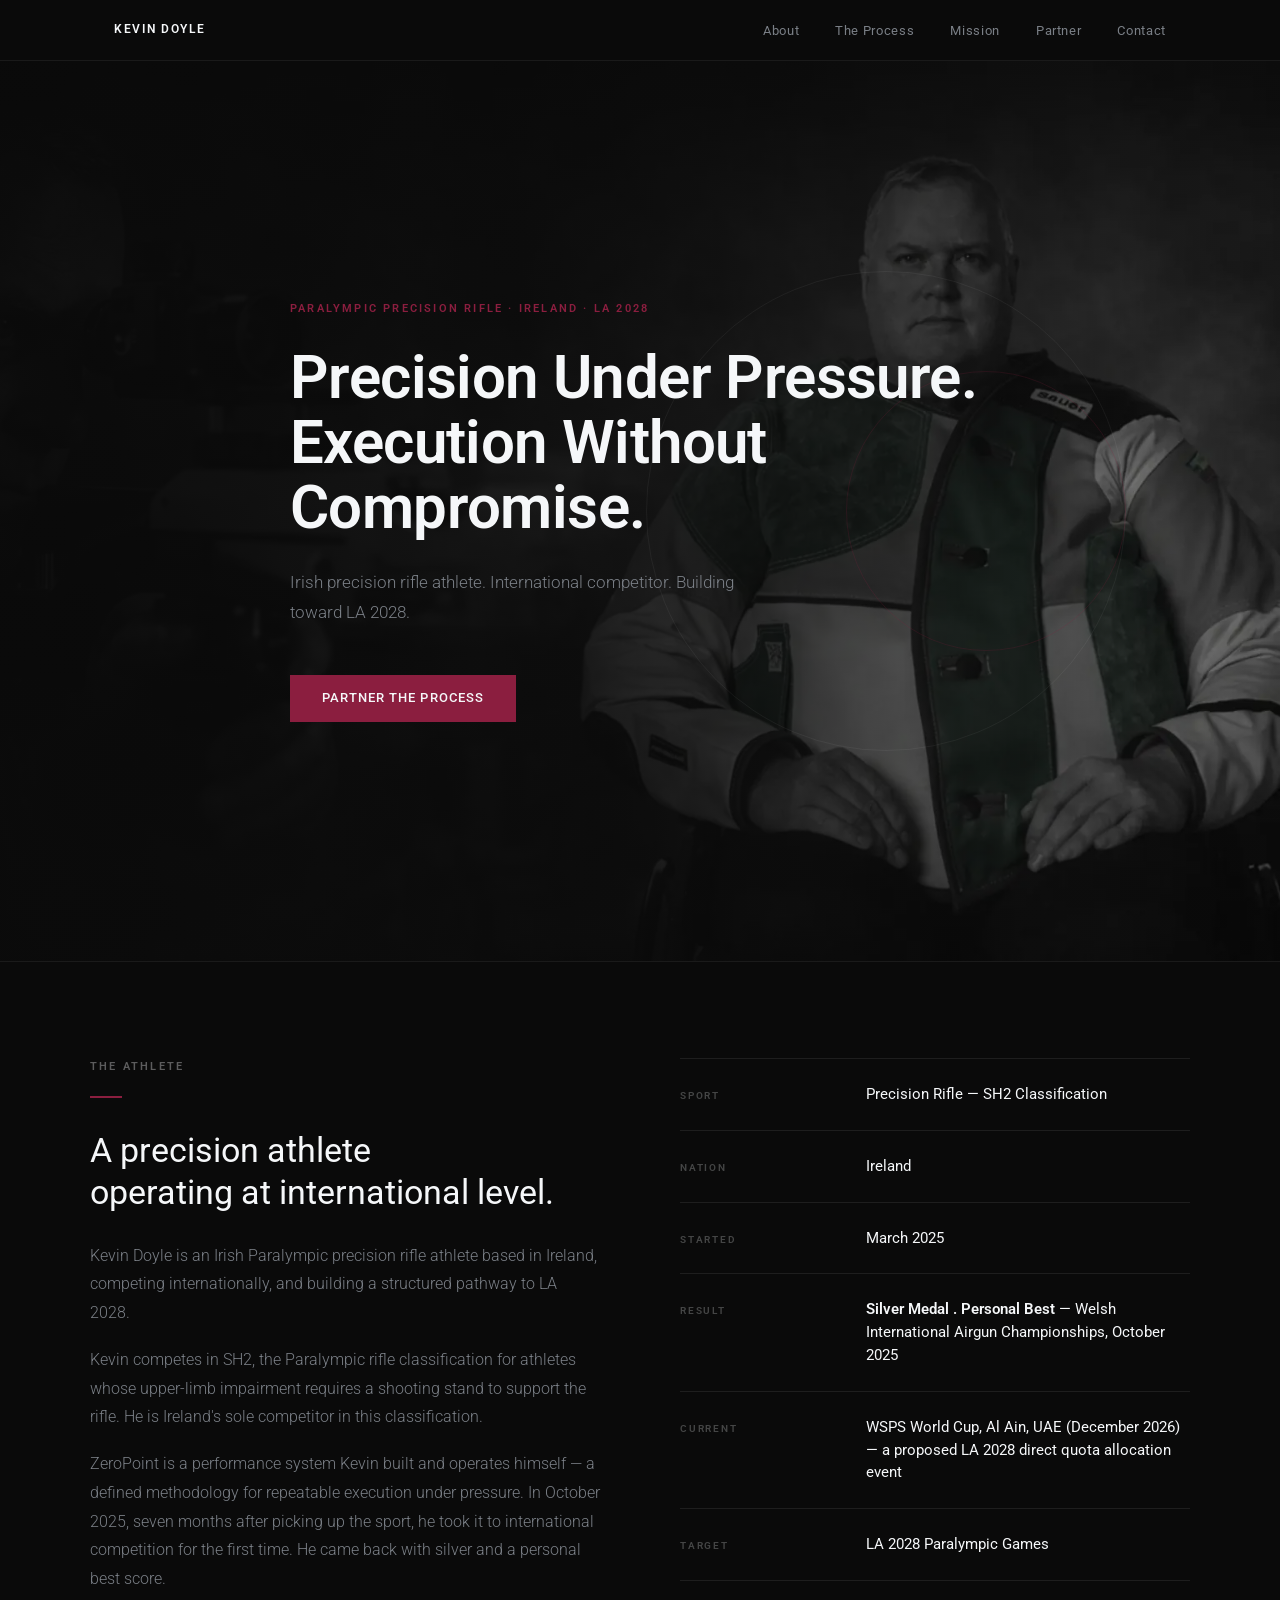
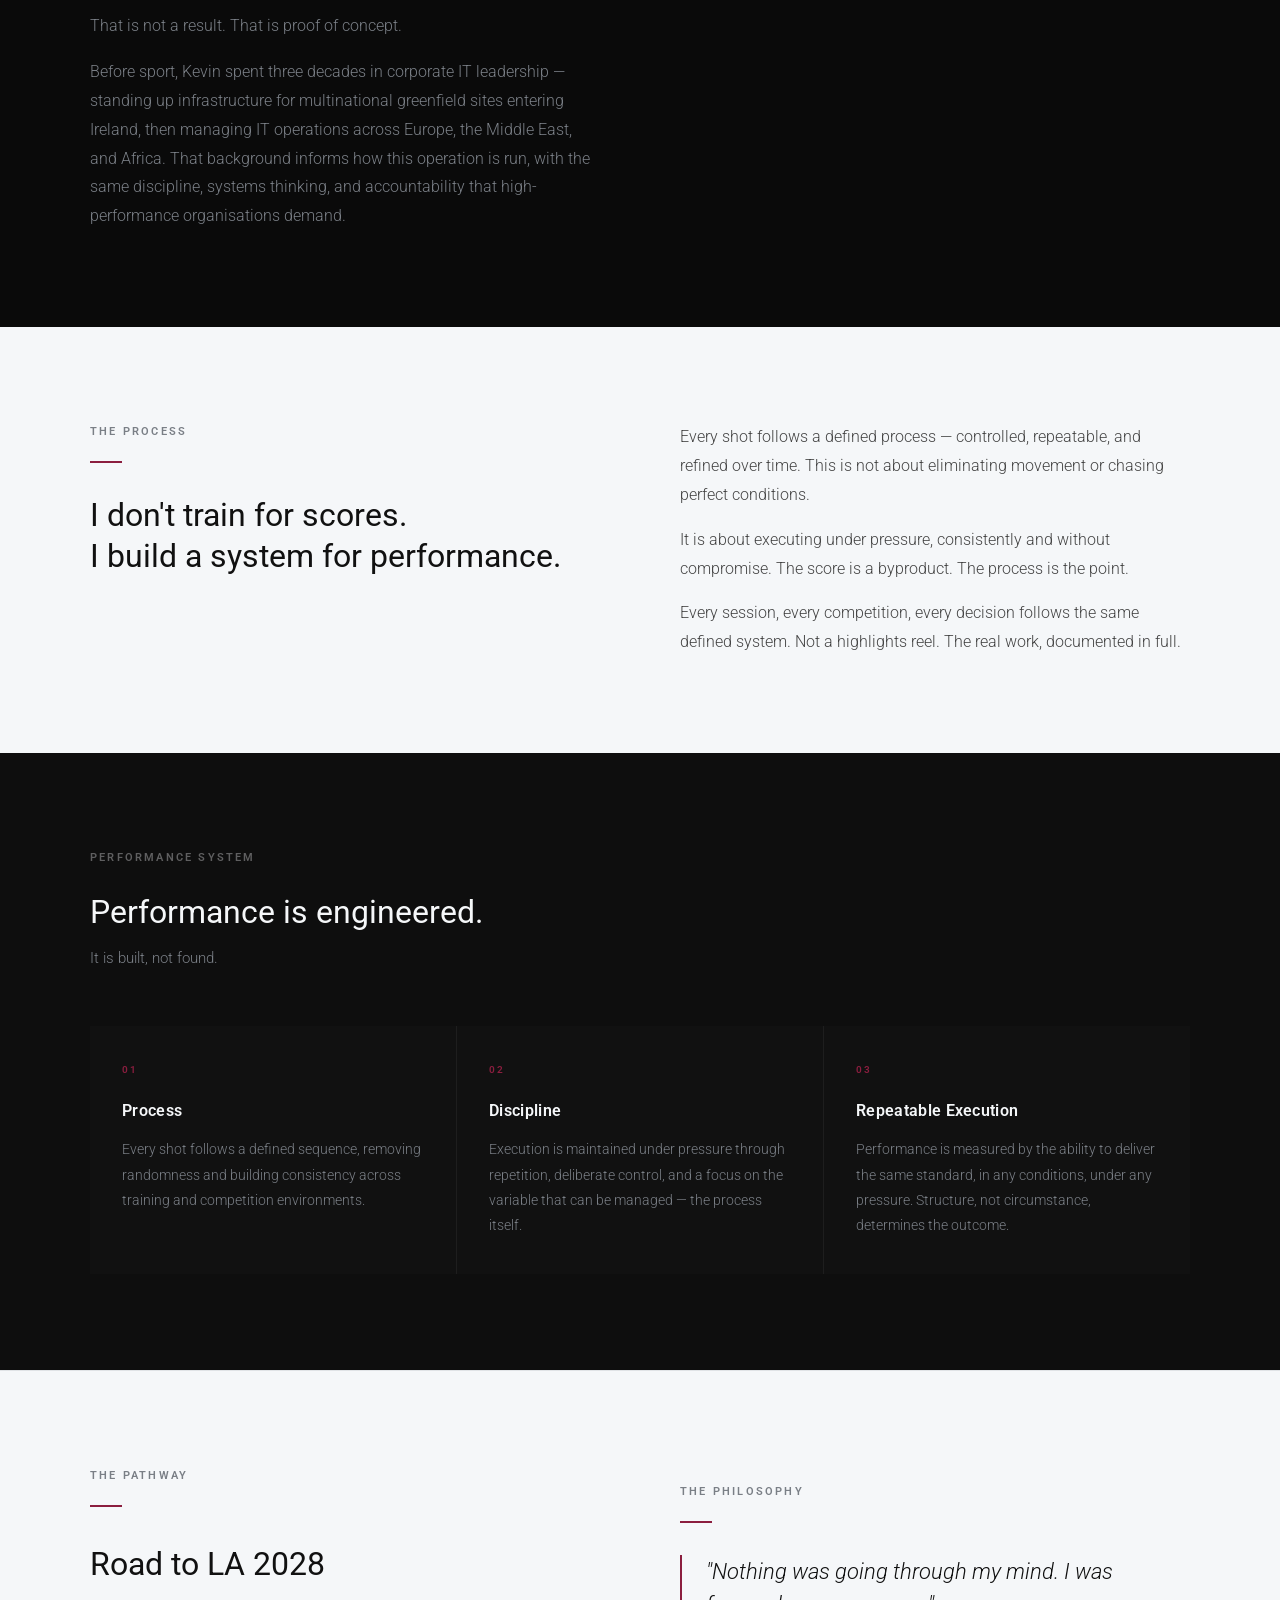
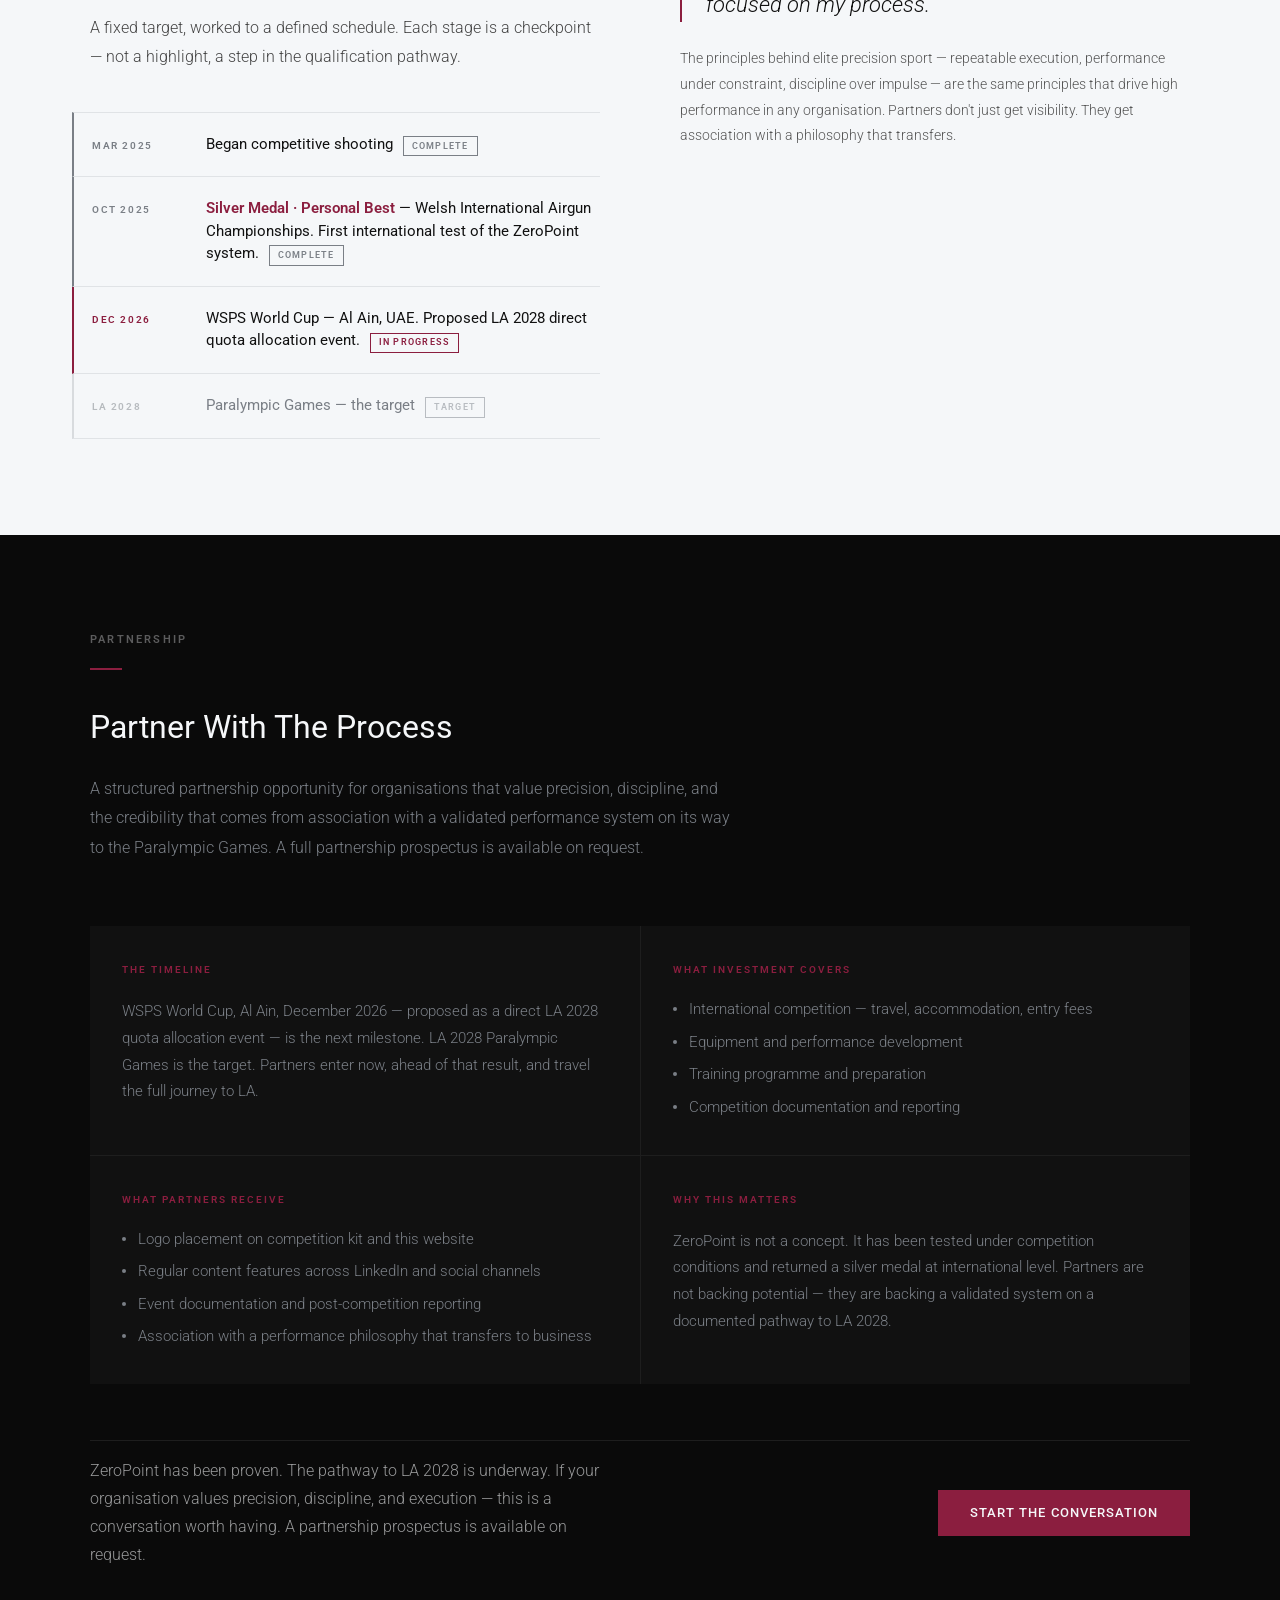
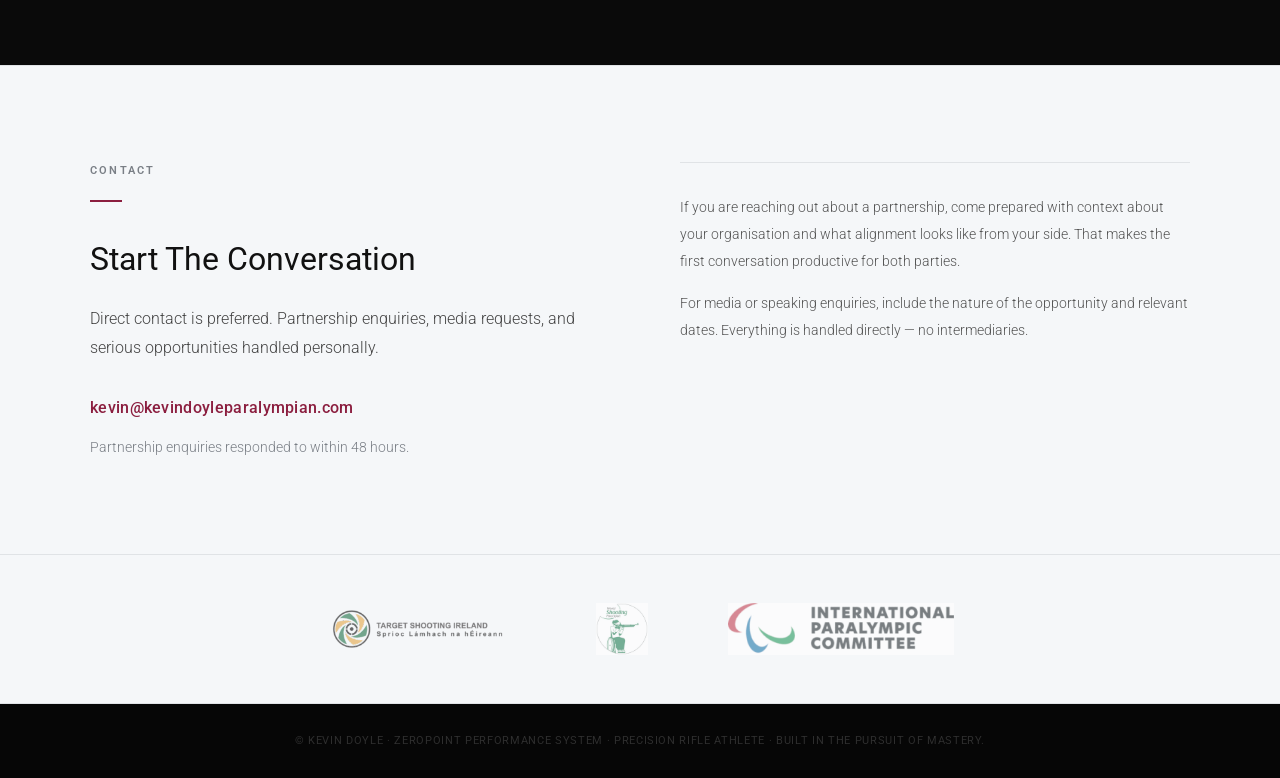
==== index.html @ befdcd92 "Updated timeline" ====
<!DOCTYPE html>
<html lang="en-GB">

<head>
  <!-- Google tag (gtag.js) -->
  <script async src="https://www.googletagmanager.com/gtag/js?id=G-MNPKL9EB6D"></script>
  <script>
    window.dataLayer = window.dataLayer || [];

    function gtag() {
      dataLayer.push(arguments);
    }
    gtag('js', new Date());

    gtag('config', 'G-MNPKL9EB6D');
  </script>
  <meta charset="UTF-8">
  <meta name="viewport" content="width=device-width, initial-scale=1">
  <title>Kevin Doyle | ZeroPoint — Precision Rifle Athlete</title>
  <meta name="description"
    content="Precision Under Pressure. Execution Without Compromise. Irish Paralympic precision rifle athlete building toward LA 2028.">
  <meta property="og:title" content="Kevin Doyle | ZeroPoint">
  <meta property="og:description" content="Precision Under Pressure. Execution Without Compromise.">
  <meta property="og:url" content="https://kevindoyleparalympian.com/">
  <link rel="canonical" href="https://kevindoyleparalympian.com/">
  <link rel="preconnect" href="https://fonts.googleapis.com">
  <link rel="preconnect" href="https://fonts.gstatic.com" crossorigin>
  <link href="https://fonts.googleapis.com/css2?family=Roboto:ital,wght@0,300;0,400;0,500;0,600;1,300&display=swap"
    rel="stylesheet">

  <style>
    /* ── TOKENS ─────────────────────────────────────── */
    :root {
      --near-black: #0A0A0A;
      --cool-white: #F5F7F9;
      --primary-text: #111111;
      --mid-grey: #7A7F86;
      --crimson: #8B1E3F;
      --font: 'Roboto', sans-serif;
      --max-w: 1100px;
      --section-pad: 6rem 1.5rem;
    }

    /* ── RESET ──────────────────────────────────────── */
    *,
    *::before,
    *::after {
      box-sizing: border-box;
      margin: 0;
      padding: 0;
    }

    html {
      scroll-behavior: smooth;
    }

    body {
      font-family: var(--font);
      background: var(--cool-white);
      color: var(--primary-text);
      font-size: 16px;
      line-height: 1.6;
      -webkit-font-smoothing: antialiased;
    }

    img {
      display: block;
      max-width: 100%;
    }

    a {
      color: inherit;
      text-decoration: none;
    }

    /* ── NAV ────────────────────────────────────────── */
    nav {
      position: sticky;
      top: 0;
      z-index: 100;
      background: var(--near-black);
      border-bottom: 1px solid #1a1a1a;
    }

    .nav-inner {
      max-width: var(--max-w);
      margin: 0 auto;
      padding: 0 1.5rem;
      height: 60px;
      display: flex;
      align-items: center;
      justify-content: space-between;
    }

    .nav-brand {
      font-size: 12px;
      font-weight: 600;
      letter-spacing: 0.14em;
      text-transform: uppercase;
      color: var(--cool-white);
    }

    .nav-links {
      display: flex;
      gap: 2.25rem;
      list-style: none;
    }

    .nav-links a {
      font-size: 13px;
      font-weight: 400;
      color: var(--mid-grey);
      letter-spacing: 0.05em;
      transition: color 0.2s;
    }

    .nav-links a:hover {
      color: var(--cool-white);
    }

    .nav-toggle {
      display: none;
      flex-direction: column;
      gap: 5px;
      background: none;
      border: none;
      cursor: pointer;
      padding: 4px;
    }

    .nav-toggle span {
      display: block;
      width: 22px;
      height: 2px;
      background: var(--cool-white);
      transition: opacity 0.2s;
    }

    /* ── SHARED UTILITIES ───────────────────────────── */
    .wrap {
      max-width: var(--max-w);
      margin: 0 auto;
    }

    .eyebrow {
      font-size: 11px;
      font-weight: 600;
      letter-spacing: 0.2em;
      text-transform: uppercase;
      color: var(--mid-grey);
      margin-bottom: 1.25rem;
    }

    .eyebrow--light {
      color: rgba(245, 247, 249, 0.35);
    }

    .rule {
      width: 2rem;
      height: 2px;
      background: var(--crimson);
      margin-bottom: 2rem;
    }

    .btn {
      display: inline-block;
      font-family: var(--font);
      font-size: 13px;
      font-weight: 500;
      letter-spacing: 0.08em;
      text-transform: uppercase;
      padding: 0.8rem 2rem;
      transition: opacity 0.2s;
      cursor: pointer;
    }

    .btn-primary {
      background: var(--crimson);
      color: var(--cool-white);
    }

    .btn-primary:hover {
      opacity: 0.82;
    }

    /* ── HERO ───────────────────────────────────────── */
    #hero {
      background-color: var(--near-black);
      background-image:
        linear-gradient(90deg,
          rgba(10, 10, 10, 0.96) 0%,
          rgba(10, 10, 10, 0.80) 55%,
          rgba(10, 10, 10, 0.30) 100%),
        url('assets/img/Video-Lead-In-Image.webp');
      background-position: center right;
      background-size: cover;
      background-repeat: no-repeat;
      min-height: 100vh;
      display: flex;
      align-items: center;
      padding: 0 1.5rem;
      position: relative;
    }

    /* Reticle motif — subtle, on-brand */
    #hero::before {
      content: '';
      position: absolute;
      right: 12%;
      top: 50%;
      transform: translateY(-50%);
      width: 480px;
      height: 480px;
      border-radius: 50%;
      border: 1px solid rgba(255, 255, 255, 0.05);
      pointer-events: none;
    }

    #hero::after {
      content: '';
      position: absolute;
      right: 12%;
      top: 50%;
      transform: translateY(-50%);
      width: 280px;
      height: 280px;
      border-radius: 50%;
      border: 1px solid rgba(139, 30, 63, 0.18);
      pointer-events: none;
    }

    .hero-inner {
      max-width: var(--max-w);
      margin: 0 auto;
      position: relative;
      z-index: 1;
    }

    .hero-label {
      font-size: 11px;
      font-weight: 600;
      letter-spacing: 0.2em;
      text-transform: uppercase;
      color: var(--crimson);
      margin-bottom: 1.75rem;
    }

    .hero-title {
      font-size: clamp(2.2rem, 5.5vw, 3.75rem);
      font-weight: 600;
      color: var(--cool-white);
      line-height: 1.08;
      max-width: 700px;
      margin-bottom: 1.75rem;
      letter-spacing: -0.01em;
    }

    .hero-sub {
      font-size: 1.05rem;
      font-weight: 300;
      color: var(--mid-grey);
      max-width: 480px;
      margin-bottom: 3rem;
      line-height: 1.75;
    }

    /* ── ABOUT ──────────────────────────────────────── */
    #about {
      background: var(--near-black);
      padding: var(--section-pad);
      border-top: 1px solid #1a1a1a;
    }

    .about-inner {
      max-width: var(--max-w);
      margin: 0 auto;
      display: grid;
      grid-template-columns: 1fr 1fr;
      gap: 5rem;
      align-items: start;
    }

    .about-title {
      font-size: clamp(1.5rem, 3vw, 2.1rem);
      font-weight: 400;
      color: var(--cool-white);
      line-height: 1.25;
      margin-bottom: 1.75rem;
    }

    .about-body {
      font-size: 0.975rem;
      font-weight: 300;
      color: var(--mid-grey);
      line-height: 1.85;
    }

    .about-body p+p {
      margin-top: 1.1rem;
    }

    .about-stats {
      display: flex;
      flex-direction: column;
      gap: 0;
      border-top: 1px solid #1e1e1e;
    }

    .stat-row {
      display: grid;
      grid-template-columns: 1fr 2fr;
      gap: 1.5rem;
      padding: 1.5rem 0;
      border-bottom: 1px solid #1e1e1e;
      align-items: baseline;
    }

    .stat-label {
      font-size: 10px;
      font-weight: 600;
      letter-spacing: 0.18em;
      text-transform: uppercase;
      color: rgba(245, 247, 249, 0.25);
    }

    .stat-value {
      font-size: 0.95rem;
      font-weight: 400;
      color: var(--cool-white);
      line-height: 1.5;
    }

    .stat-value strong {
      font-weight: 600;
      color: var(--cool-white);
    }

    /* ── PHILOSOPHY ─────────────────────────────────── */
    #philosophy {
      background: var(--cool-white);
      padding: var(--section-pad);
    }

    .philosophy-inner {
      max-width: var(--max-w);
      margin: 0 auto;
      display: grid;
      grid-template-columns: 1fr 1fr;
      gap: 5rem;
      align-items: start;
    }

    .philosophy-lead {
      font-size: clamp(1.4rem, 3vw, 2rem);
      font-weight: 400;
      line-height: 1.3;
      color: var(--primary-text);
      margin-bottom: 1.5rem;
    }

    .philosophy-body {
      font-size: 0.975rem;
      font-weight: 300;
      color: #444;
      line-height: 1.85;
    }

    .philosophy-body p+p {
      margin-top: 1rem;
    }

    /* ── PERFORMANCE SYSTEM ─────────────────────────── */
    #system {
      background: #0e0e0e;
      padding: var(--section-pad);
    }

    .system-inner {
      max-width: var(--max-w);
      margin: 0 auto;
    }

    .system-header {
      margin-bottom: 3.5rem;
    }

    .system-title {
      font-size: clamp(1.4rem, 3vw, 2rem);
      font-weight: 400;
      color: var(--cool-white);
      margin-bottom: 0.5rem;
    }

    .system-sub {
      font-size: 0.95rem;
      font-weight: 300;
      color: var(--mid-grey);
    }

    .system-grid {
      display: grid;
      grid-template-columns: repeat(3, 1fr);
      gap: 1px;
      background: #1e1e1e;
    }

    .system-card {
      background: #111;
      padding: 2.25rem 2rem;
    }

    .system-card-num {
      font-size: 10px;
      font-weight: 600;
      letter-spacing: 0.2em;
      color: var(--crimson);
      margin-bottom: 1.25rem;
    }

    .system-card-title {
      font-size: 1rem;
      font-weight: 600;
      color: var(--cool-white);
      margin-bottom: 0.85rem;
      letter-spacing: 0.02em;
    }

    .system-card-body {
      font-size: 0.9rem;
      font-weight: 300;
      color: var(--mid-grey);
      line-height: 1.75;
    }

    /* ── MISSION / TIMELINE ─────────────────────────── */
    #mission {
      background: var(--cool-white);
      padding: var(--section-pad);
      border-top: 1px solid #e0e3e6;
    }

    .mission-inner {
      max-width: var(--max-w);
      margin: 0 auto;
      display: grid;
      grid-template-columns: 1fr 1fr;
      gap: 5rem;
      align-items: start;
    }

    .mission-title {
      font-size: clamp(1.4rem, 3vw, 2rem);
      font-weight: 400;
      color: var(--primary-text);
      margin-bottom: 1.5rem;
    }

    .mission-body {
      font-size: 0.975rem;
      font-weight: 300;
      color: #444;
      line-height: 1.85;
      margin-bottom: 2.5rem;
    }

    /* Timeline */
    .timeline {
      display: flex;
      flex-direction: column;
      gap: 0;
      position: relative;
    }

    .timeline-item {
      display: grid;
      grid-template-columns: 90px 1fr;
      gap: 1.5rem;
      padding: 1.25rem 0;
      border-bottom: 1px solid #e0e3e6;
      align-items: baseline;
      border-left: 2px solid transparent;
      padding-left: 1.1rem;
      margin-left: -1.1rem;
    }

    .timeline-item:first-child {
      border-top: 1px solid #e0e3e6;
    }

    .timeline-date {
      font-size: 10px;
      font-weight: 600;
      letter-spacing: 0.16em;
      text-transform: uppercase;
      color: var(--mid-grey);
      padding-top: 2px;
    }

    .timeline-event {
      font-size: 0.925rem;
      font-weight: 400;
      color: var(--primary-text);
      line-height: 1.5;
    }

    .timeline-event strong {
      font-weight: 600;
      color: var(--crimson);
    }

    .timeline-item--future .timeline-event {
      color: var(--mid-grey);
    }

    .timeline-item--future .timeline-date {
      color: rgba(122, 127, 134, 0.5);
    }

    /* Timeline status indicators */
    .timeline-item--done {
      border-left-color: var(--mid-grey);
    }

    .timeline-item--current {
      border-left-color: var(--crimson);
    }

    .timeline-item--current .timeline-date {
      color: var(--crimson);
    }

    .timeline-item--future {
      border-left-color: #d8dbde;
    }

    .timeline-status {
      display: inline-block;
      font-size: 9px;
      font-weight: 600;
      letter-spacing: 0.14em;
      text-transform: uppercase;
      margin-left: 0.6rem;
      padding: 0.15rem 0.5rem;
      border: 1px solid currentColor;
    }

    .timeline-item--current .timeline-status {
      color: var(--crimson);
    }

    .timeline-item--done .timeline-status {
      color: var(--mid-grey);
    }

    .timeline-item--future .timeline-status {
      color: #b8bcc1;
    }

    /* Mission quote */
    .mission-quote-block {
      padding-top: 1rem;
    }

    .mission-quote {
      font-size: 1.35rem;
      font-weight: 300;
      color: var(--primary-text);
      line-height: 1.55;
      font-style: italic;
      padding-left: 1.5rem;
      border-left: 2px solid var(--crimson);
      margin-bottom: 1.5rem;
    }

    .mission-quote-sub {
      font-size: 0.9rem;
      font-weight: 300;
      color: #555;
      line-height: 1.8;
    }

    /* ── PARTNER ────────────────────────────────────── */
    #partner {
      background: var(--near-black);
      padding: var(--section-pad);
    }

    .partner-inner {
      max-width: var(--max-w);
      margin: 0 auto;
    }

    .partner-header {
      max-width: 640px;
      margin-bottom: 4rem;
    }

    .partner-title {
      font-size: clamp(1.4rem, 3vw, 2rem);
      font-weight: 400;
      color: var(--cool-white);
      margin-bottom: 1.25rem;
    }

    .partner-lead {
      font-size: 1rem;
      font-weight: 300;
      color: var(--mid-grey);
      line-height: 1.85;
    }

    .partner-grid {
      display: grid;
      grid-template-columns: 1fr 1fr;
      gap: 1px;
      background: #1e1e1e;
      margin-bottom: 3.5rem;
    }

    .partner-card {
      background: #111;
      padding: 2.25rem 2rem;
    }

    .partner-card-title {
      font-size: 10px;
      font-weight: 600;
      letter-spacing: 0.2em;
      text-transform: uppercase;
      color: var(--crimson);
      margin-bottom: 1.25rem;
    }

    .partner-card-body {
      font-size: 0.925rem;
      font-weight: 300;
      color: var(--mid-grey);
      line-height: 1.8;
    }

    .partner-card-list {
      list-style: none;
      display: flex;
      flex-direction: column;
      gap: 0.6rem;
    }

    .partner-card-list li {
      display: flex;
      align-items: flex-start;
      gap: 0.75rem;
      font-size: 0.925rem;
      font-weight: 300;
      color: var(--mid-grey);
      line-height: 1.55;
    }

    .partner-card-list li::before {
      content: '';
      display: block;
      flex-shrink: 0;
      width: 4px;
      height: 4px;
      border-radius: 50%;
      background: var(--mid-grey);
      margin-top: 0.6em;
    }

    .partner-closing {
      padding-top: 1rem;
      border-top: 1px solid #1e1e1e;
      display: flex;
      align-items: center;
      justify-content: space-between;
      gap: 2rem;
      flex-wrap: wrap;
    }

    .partner-closing-text {
      font-size: 1rem;
      font-weight: 300;
      color: rgba(245, 247, 249, 0.6);
      max-width: 520px;
      line-height: 1.75;
    }

    /* ── CONTACT ────────────────────────────────────── */
    #contact {
      background: var(--cool-white);
      padding: var(--section-pad);
      border-top: 1px solid #e0e3e6;
    }

    .contact-inner {
      max-width: var(--max-w);
      margin: 0 auto;
      display: grid;
      grid-template-columns: 1fr 1fr;
      gap: 5rem;
      align-items: start;
    }

    .contact-title {
      font-size: clamp(1.4rem, 3vw, 2rem);
      font-weight: 400;
      color: var(--primary-text);
      margin-bottom: 1.25rem;
    }

    .contact-body {
      font-size: 0.975rem;
      font-weight: 300;
      color: #444;
      line-height: 1.85;
      margin-bottom: 2rem;
    }

    .contact-email {
      display: inline-block;
      font-size: 0.975rem;
      font-weight: 500;
      color: var(--crimson);
      letter-spacing: 0.02em;
      margin-bottom: 0.5rem;
    }

    .contact-email:hover {
      opacity: 0.75;
    }

    .contact-response {
      font-size: 0.85rem;
      font-weight: 300;
      color: var(--mid-grey);
      margin-top: 0.5rem;
    }

    .contact-detail {
      font-size: 0.9rem;
      font-weight: 300;
      color: #555;
      line-height: 1.85;
      padding-top: 2rem;
      border-top: 1px solid #e0e3e6;
    }

    .contact-detail p+p {
      margin-top: 1rem;
    }

    /* ── LOGO BAND ──────────────────────────────────── */
    .logo-band {
      background: var(--cool-white);
      padding: 3rem 1.5rem;
      border-top: 1px solid #e0e3e6;
      border-bottom: 1px solid #e0e3e6;
    }

    .logo-band-inner {
      max-width: var(--max-w);
      margin: 0 auto;
      display: flex;
      align-items: center;
      justify-content: center;
      gap: 5rem;
      flex-wrap: wrap;
    }

    .logo-band-inner img {
      height: 52px;
      width: auto;
      object-fit: contain;
      opacity: 0.6;
      filter: grayscale(30%);
      transition: opacity 0.2s;
    }

    .logo-band-inner img:hover {
      opacity: 0.9;
    }

    /* ── FOOTER ─────────────────────────────────────── */
    footer {
      background: #060606;
      padding: 1.75rem 1.5rem;
    }

    .footer-copy {
      font-size: 11px;
      font-weight: 400;
      color: #2e2e2e;
      letter-spacing: 0.06em;
      text-align: center;
      text-transform: uppercase;
    }

    /* ── RESPONSIVE ─────────────────────────────────── */
    @media (max-width: 900px) {

      .about-inner,
      .philosophy-inner,
      .mission-inner,
      .contact-inner {
        grid-template-columns: 1fr;
        gap: 3rem;
      }

      .system-grid {
        grid-template-columns: 1fr;
      }

      .partner-grid {
        grid-template-columns: 1fr;
      }

      .logo-band-inner {
        gap: 2.5rem;
      }
    }

    @media (max-width: 600px) {
      :root {
        --section-pad: 4rem 1.25rem;
      }

      .nav-links {
        display: none;
        flex-direction: column;
        position: absolute;
        top: 60px;
        left: 0;
        right: 0;
        background: var(--near-black);
        border-top: 1px solid #1a1a1a;
        padding: 1.25rem 1.5rem;
        gap: 1.1rem;
      }

      .nav-links.open {
        display: flex;
      }

      .nav-toggle {
        display: flex;
      }

      .partner-closing {
        flex-direction: column;
        align-items: flex-start;
      }

      .logo-band-inner img {
        height: 38px;
      }
    }
  </style>
</head>

<body>

  <!-- NAV -->
  <nav>
    <div class="nav-inner">
      <span class="nav-brand">Kevin Doyle</span>
      <button class="nav-toggle" aria-label="Toggle menu" onclick="this.nextElementSibling.classList.toggle('open')">
        <span></span><span></span><span></span>
      </button>
      <ul class="nav-links">
        <li><a href="#about">About</a></li>
        <li><a href="#philosophy">The Process</a></li>
        <li><a href="#mission">Mission</a></li>
        <li><a href="#partner">Partner</a></li>
        <li><a href="#contact">Contact</a></li>
      </ul>
    </div>
  </nav>

  <!-- HERO -->
  <section id="hero">
    <div class="hero-inner">
      <p class="hero-label">Paralympic Precision Rifle · Ireland · LA 2028</p>
      <h1 class="hero-title">Precision Under Pressure.<br>Execution Without Compromise.</h1>
      <p class="hero-sub">Irish precision rifle athlete. International competitor. Building toward LA 2028.</p>
      <a href="#partner" class="btn btn-primary">Partner The Process</a>
    </div>
  </section>

  <!-- ABOUT -->
  <section id="about">
    <div class="about-inner">
      <div>
        <p class="eyebrow eyebrow--light">The Athlete</p>
        <div class="rule"></div>
        <h2 class="about-title">A precision athlete<br>operating at international level.</h2>
        <div class="about-body">
          <p>Kevin Doyle is an Irish Paralympic precision rifle athlete based in Ireland, competing internationally, and
            building a structured pathway to LA 2028.</p>
          <p>Kevin competes in SH2, the Paralympic rifle classification for athletes whose upper-limb impairment
            requires a shooting stand to support the rifle. He is Ireland's sole competitor in this classification.</p>
          <p>ZeroPoint is a performance system Kevin built and operates himself — a defined methodology for repeatable
            execution under pressure. In October 2025, seven months after picking up the sport, he took it to
            international competition for the first time. He came back with silver and a personal best score.</p>
          <p>That is not a result. That is proof of concept.</p>
          <p>Before sport, Kevin spent three decades in corporate IT leadership — standing up infrastructure for
            multinational greenfield sites entering Ireland, then managing IT operations across Europe, the Middle East,
            and Africa. That background informs how this operation is run, with the same discipline, systems thinking,
            and accountability that high-performance organisations demand.</p>
        </div>
      </div>
      <div class="about-stats">
        <div class="stat-row">
          <span class="stat-label">Sport</span>
          <span class="stat-value">Precision Rifle — SH2 Classification</span>
        </div>
        <div class="stat-row">
          <span class="stat-label">Nation</span>
          <span class="stat-value">Ireland</span>
        </div>
        <div class="stat-row">
          <span class="stat-label">Started</span>
          <span class="stat-value">March 2025</span>
        </div>
        <div class="stat-row">
          <span class="stat-label">Result</span>
          <span class="stat-value"><strong>Silver Medal . Personal Best</strong> — Welsh International Airgun
            Championships, October 2025</span>
        </div>
        <div class="stat-row">
          <span class="stat-label">Current</span>
          <span class="stat-value">WSPS World Cup, Al Ain, UAE (December 2026) — a proposed LA 2028 direct quota
            allocation event</span>
        </div>
        <div class="stat-row">
          <span class="stat-label">Target</span>
          <span class="stat-value">LA 2028 Paralympic Games</span>
        </div>
      </div>
    </div>
  </section>

  <!-- PHILOSOPHY -->
  <section id="philosophy">
    <div class="philosophy-inner">
      <div>
        <p class="eyebrow">The Process</p>
        <div class="rule"></div>
        <h2 class="philosophy-lead">I don't train for scores.<br>I build a system for performance.</h2>
      </div>
      <div class="philosophy-body">
        <p>Every shot follows a defined process — controlled, repeatable, and refined over time. This is not about
          eliminating movement or chasing perfect conditions.</p>
        <p>It is about executing under pressure, consistently and without compromise. The score is a byproduct. The
          process is the point.</p>
        <p>Every session, every competition, every decision follows the same defined system. Not a highlights reel. The
          real work, documented in full.</p>
      </div>
    </div>
  </section>

  <!-- PERFORMANCE SYSTEM -->
  <section id="system">
    <div class="system-inner">
      <div class="system-header">
        <p class="eyebrow eyebrow--light">Performance System</p>
        <h2 class="system-title">Performance is engineered.</h2>
        <p class="system-sub">It is built, not found.</p>
      </div>
      <div class="system-grid">
        <div class="system-card">
          <p class="system-card-num">01</p>
          <h3 class="system-card-title">Process</h3>
          <p class="system-card-body">Every shot follows a defined sequence, removing randomness and building
            consistency across training and competition environments.</p>
        </div>
        <div class="system-card">
          <p class="system-card-num">02</p>
          <h3 class="system-card-title">Discipline</h3>
          <p class="system-card-body">Execution is maintained under pressure through repetition, deliberate control, and
            a focus on the variable that can be managed — the process itself.</p>
        </div>
        <div class="system-card">
          <p class="system-card-num">03</p>
          <h3 class="system-card-title">Repeatable Execution</h3>
          <p class="system-card-body">Performance is measured by the ability to deliver the same standard, in any
            conditions, under any pressure. Structure, not circumstance, determines the outcome.</p>
        </div>
      </div>
    </div>
  </section>

  <!-- ROAD TO LA -->
  <section id="mission">
    <div class="mission-inner">
      <div>
        <p class="eyebrow">The Pathway</p>
        <div class="rule"></div>
        <h2 class="mission-title">Road to LA 2028</h2>
        <p class="mission-body">A fixed target, worked to a defined schedule. Each stage is a checkpoint —
          not a highlight, a step in the qualification pathway.
        </p>
        <div class="timeline">
          <div class="timeline-item timeline-item--done">
            <span class="timeline-date">Mar 2025</span>
            <span class="timeline-event">Began competitive shooting<span class="timeline-status">Complete</span></span>
          </div>
          <div class="timeline-item timeline-item--done">
            <span class="timeline-date">Oct 2025</span>
            <span class="timeline-event"><strong>Silver Medal · Personal Best</strong> — Welsh International Airgun
              Championships. First international test of the ZeroPoint system.<span
                class="timeline-status">Complete</span></span>
          </div>
          <div class="timeline-item timeline-item--current">
            <span class="timeline-date">Dec 2026</span>
            <span class="timeline-event">WSPS World Cup — Al Ain, UAE. Proposed LA 2028 direct quota allocation
              event.<span class="timeline-status">In Progress</span></span>
          </div>
          <div class="timeline-item timeline-item--future">
            <span class="timeline-date">LA 2028</span>
            <span class="timeline-event">Paralympic Games — the target<span class="timeline-status">Target</span></span>
          </div>
        </div>
      </div>
      <div class="mission-quote-block">
        <p class="eyebrow">The Philosophy</p>
        <div class="rule"></div>
        <p class="mission-quote">"Nothing was going through my mind. I was focused on my process."</p>
        <p class="mission-quote-sub">The principles behind elite precision sport — repeatable execution, performance
          under constraint, discipline over impulse — are the same principles that drive high performance in any
          organisation. Partners don't just get visibility. They get association with a philosophy that transfers.</p>
      </div>
    </div>
  </section>

  <!-- PARTNER -->
  <section id="partner">
    <div class="partner-inner">
      <div class="partner-header">
        <p class="eyebrow eyebrow--light">Partnership</p>
        <div class="rule"></div>
        <h2 class="partner-title">Partner With The Process</h2>
        <p class="partner-lead">A structured partnership opportunity for organisations that value precision, discipline,
          and the credibility that comes from association with a validated performance system on its way to the
          Paralympic Games. A full partnership prospectus is available on request.</p>
      </div>
      <div class="partner-grid">
        <div class="partner-card">
          <p class="partner-card-title">The Timeline</p>
          <p class="partner-card-body">WSPS World Cup, Al Ain, December 2026 — proposed as a direct LA 2028 quota
            allocation event — is the next milestone. LA 2028 Paralympic Games is the target. Partners enter now,
            ahead of that result, and travel the full journey to LA.
          </p>
        </div>
        <div class="partner-card">
          <p class="partner-card-title">What Investment Covers</p>
          <ul class="partner-card-list">
            <li>International competition — travel, accommodation, entry fees</li>
            <li>Equipment and performance development</li>
            <li>Training programme and preparation</li>
            <li>Competition documentation and reporting</li>
          </ul>
        </div>
        <div class="partner-card">
          <p class="partner-card-title">What Partners Receive</p>
          <ul class="partner-card-list">
            <li>Logo placement on competition kit and this website</li>
            <li>Regular content features across LinkedIn and social channels</li>
            <li>Event documentation and post-competition reporting</li>
            <li>Association with a performance philosophy that transfers to business</li>
          </ul>
        </div>
        <div class="partner-card">
          <p class="partner-card-title">Why This Matters</p>
          <p class="partner-card-body">ZeroPoint is not a concept. It has been tested under competition conditions and
            returned a silver medal at international level. Partners are not backing potential — they are backing a
            validated system on a documented pathway to LA 2028.</p>
        </div>
      </div>
      <div class="partner-closing">
        <p class="partner-closing-text">ZeroPoint has been proven. The pathway to LA 2028 is underway. If your
          organisation values precision, discipline, and execution — this is a conversation worth having. A partnership
          prospectus is available on request.</p>
        <a href="#contact" class="btn btn-primary">Start The Conversation</a>
      </div>
    </div>
  </section>

  <!-- CONTACT -->
  <section id="contact">
    <div class="contact-inner">
      <div>
        <p class="eyebrow">Contact</p>
        <div class="rule"></div>
        <h2 class="contact-title">Start The Conversation</h2>
        <p class="contact-body">Direct contact is preferred. Partnership enquiries, media requests, and serious
          opportunities handled personally.</p>
        <a href="mailto:kevin@kevindoyleparalympian.com" class="contact-email">kevin@kevindoyleparalympian.com</a>
        <p class="contact-response">Partnership enquiries responded to within 48 hours.</p>
      </div>
      <div class="contact-detail">
        <p>If you are reaching out about a partnership, come prepared with context about your organisation and what
          alignment looks like from your side. That makes the first conversation productive for both parties.</p>
        <p>For media or speaking enquiries, include the nature of the opportunity and relevant dates. Everything is
          handled directly — no intermediaries.</p>
      </div>
    </div>
  </section>

  <!-- LOGO BAND -->
  <div class="logo-band">
    <div class="logo-band-inner">
      <img src="assets/img/Target-Shooting-Ireland_Final_300-300x82.png" alt="Target Shooting Ireland">
      <img src="assets/img/world-shooting-para-sports-300x300.jpg" alt="World Shooting Para Sport">
      <img src="assets/img/ipc-300x69.png" alt="International Paralympic Committee">
    </div>
  </div>

  <!-- FOOTER -->
  <footer>
    <div class="footer-inner" style="max-width:var(--max-w);margin:0 auto;">
      <p class="footer-copy">© Kevin Doyle · ZeroPoint Performance System · Precision Rifle Athlete · Built in the
        pursuit of mastery.</p>
    </div>
  </footer>

</body>

</html>
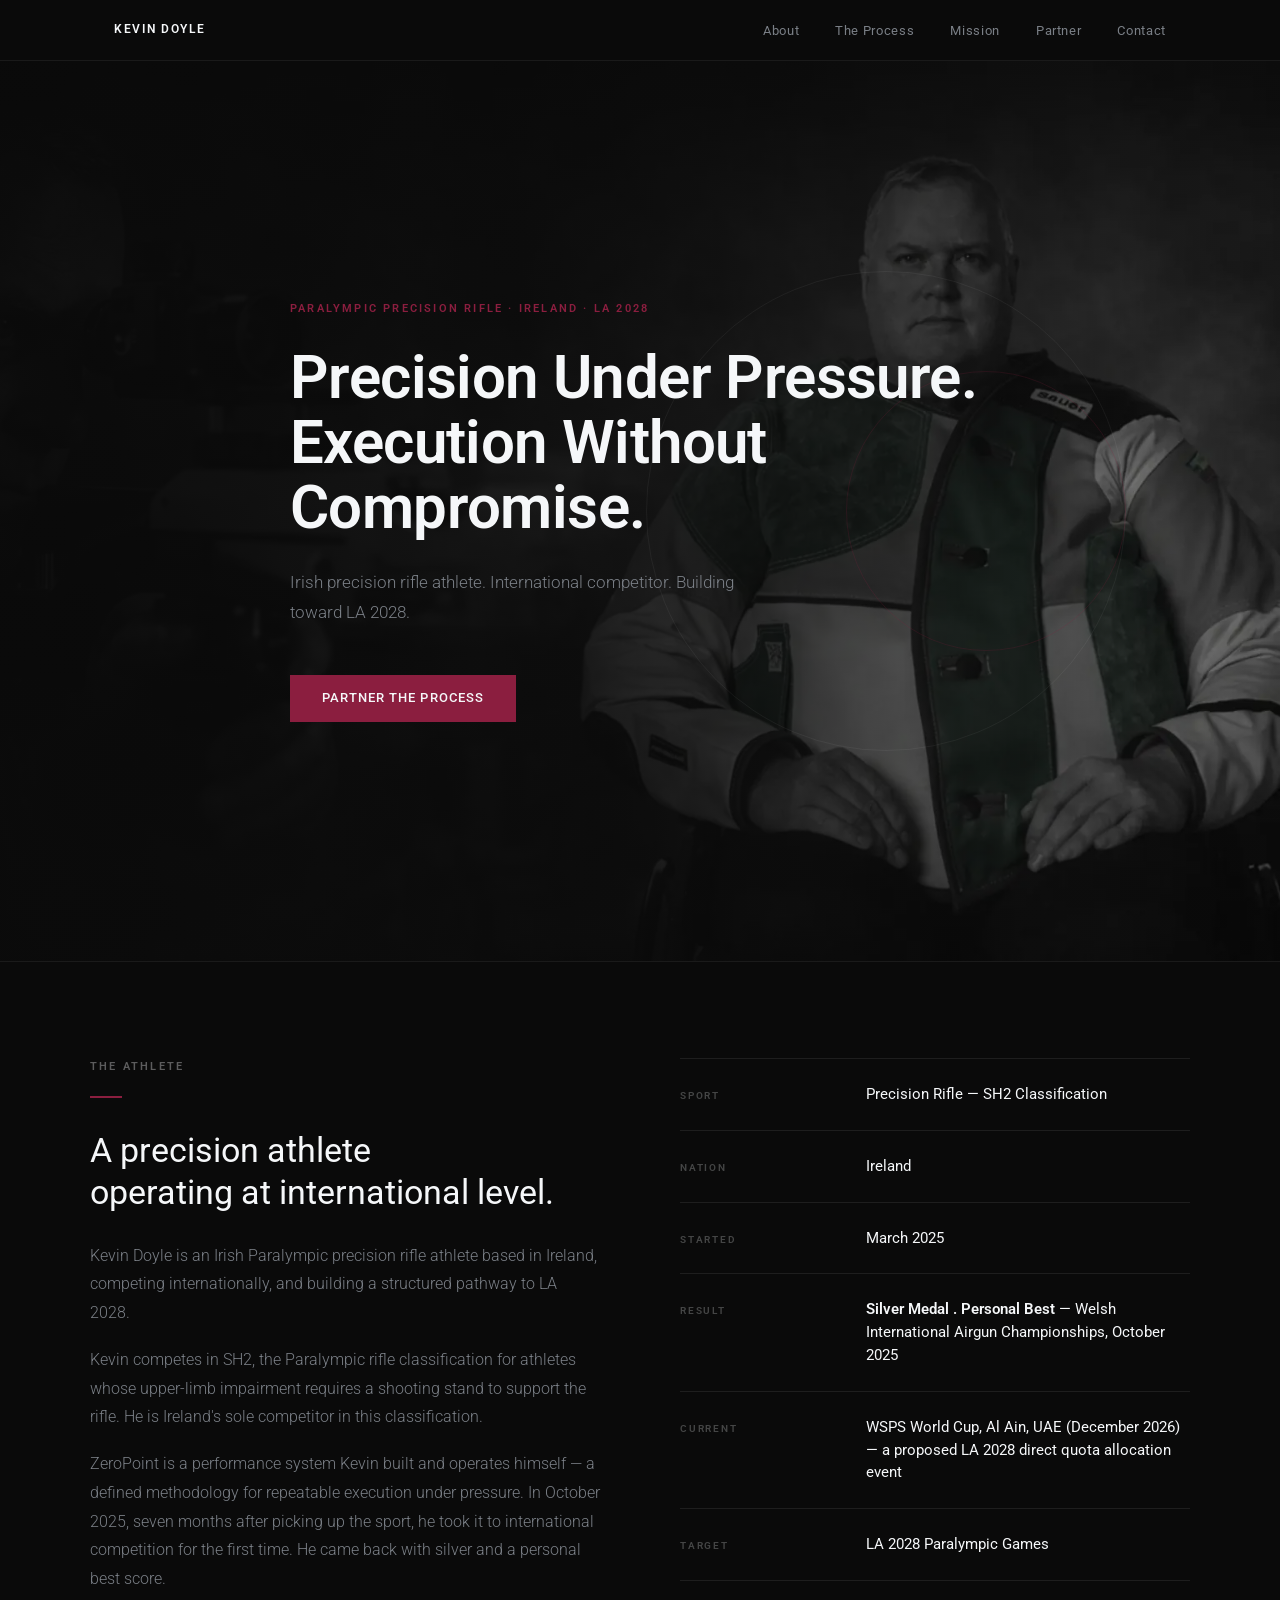
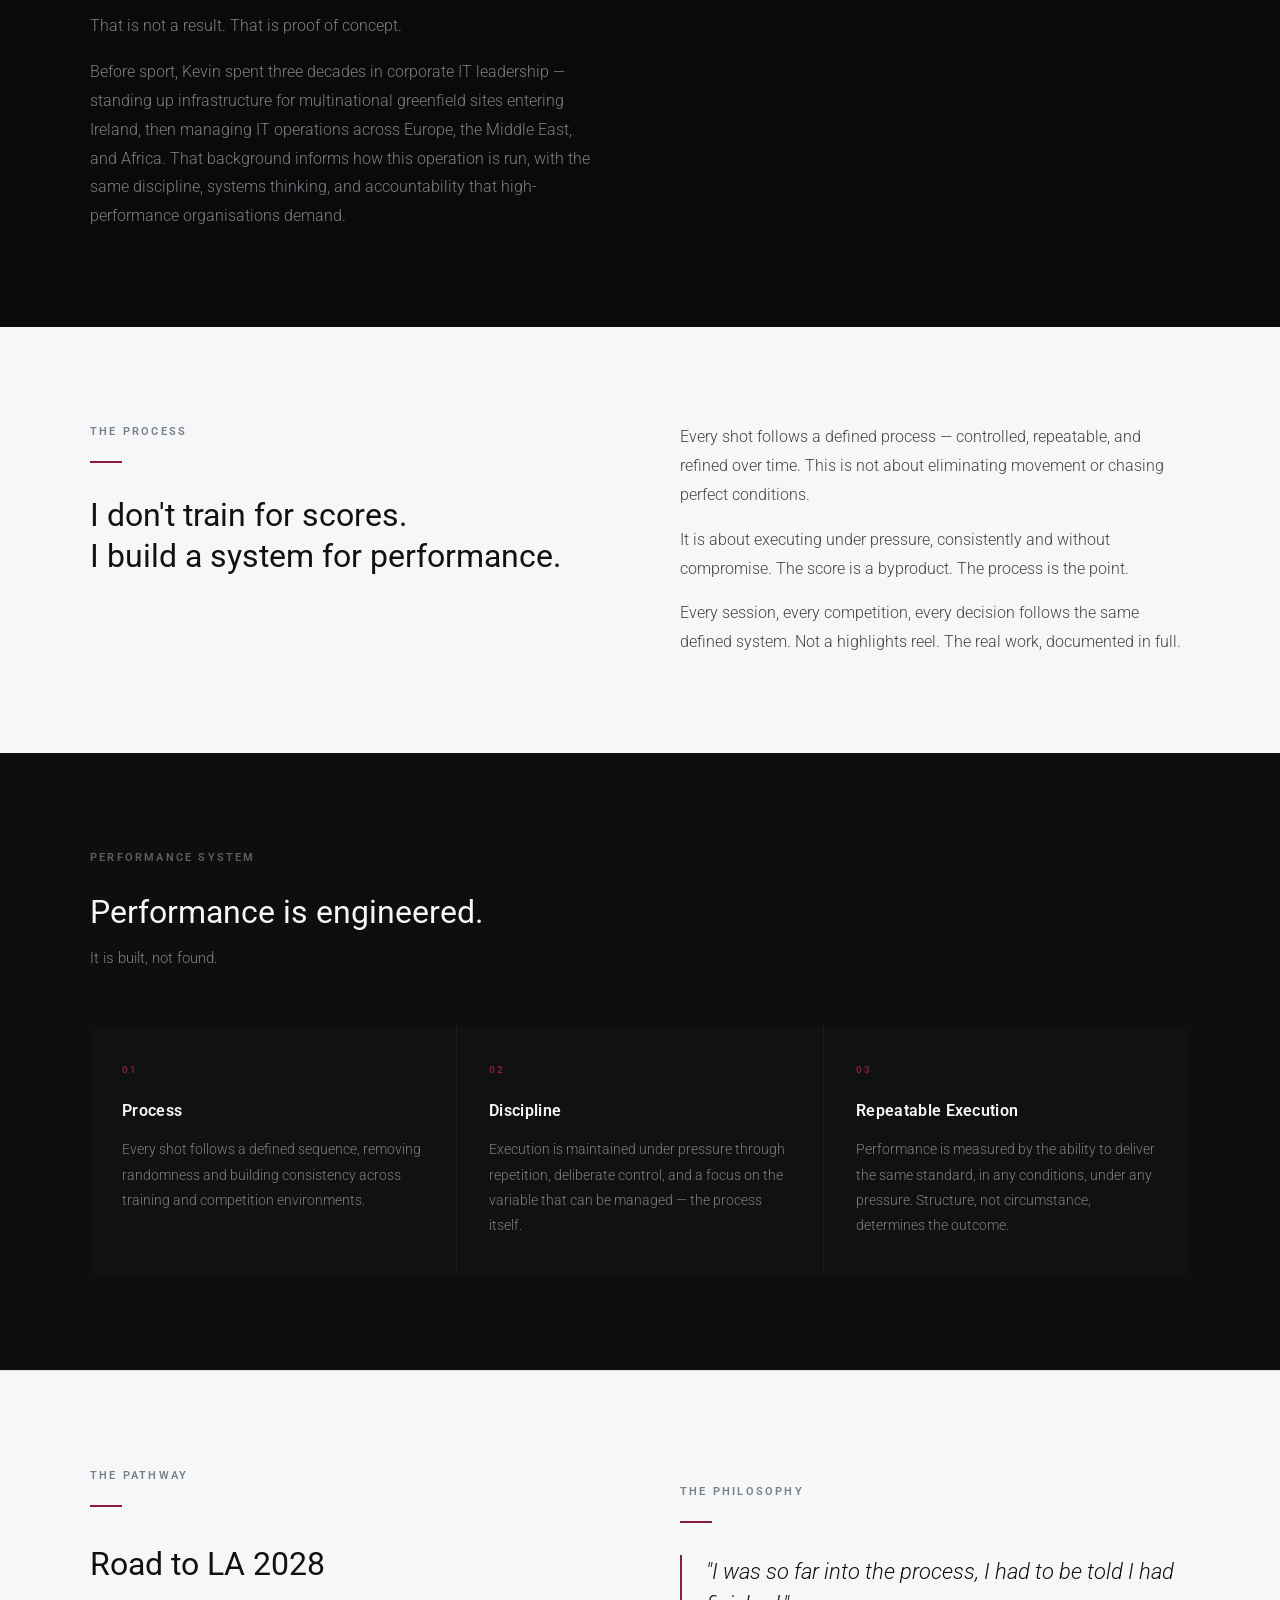
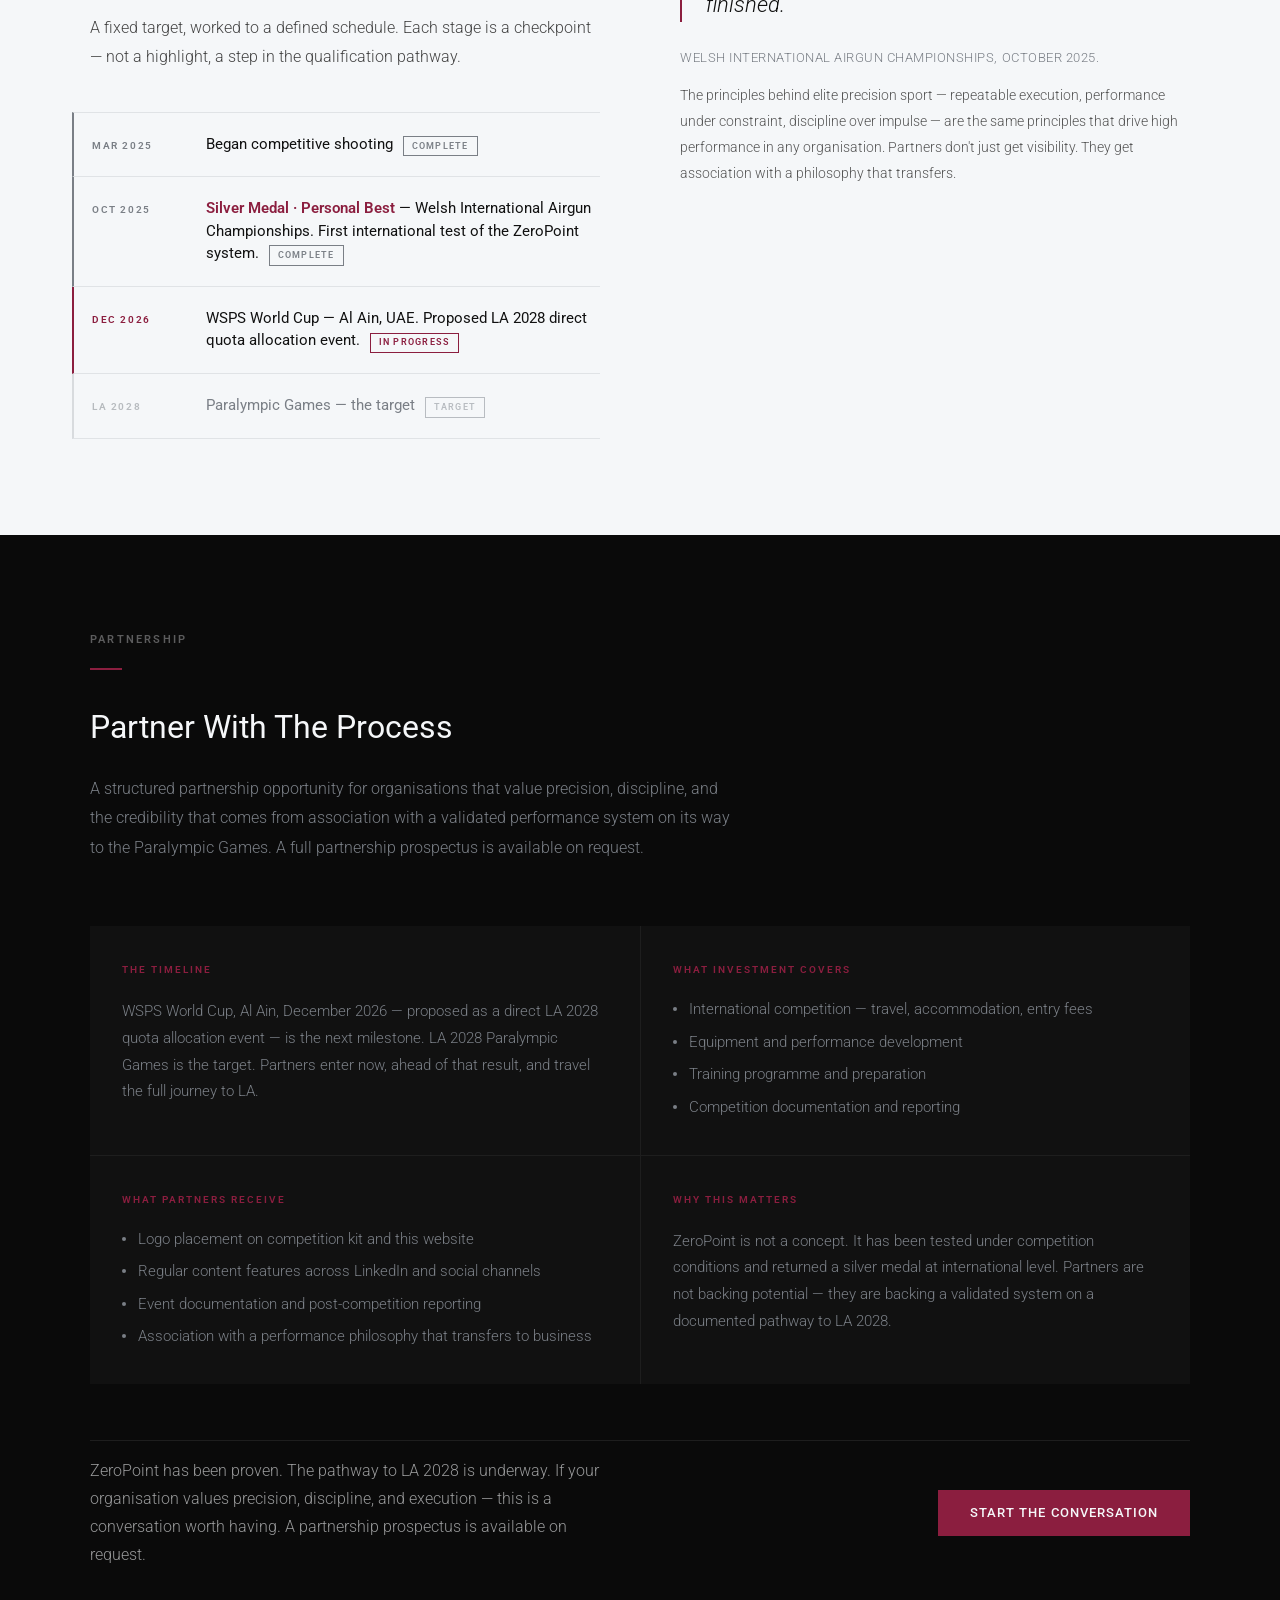
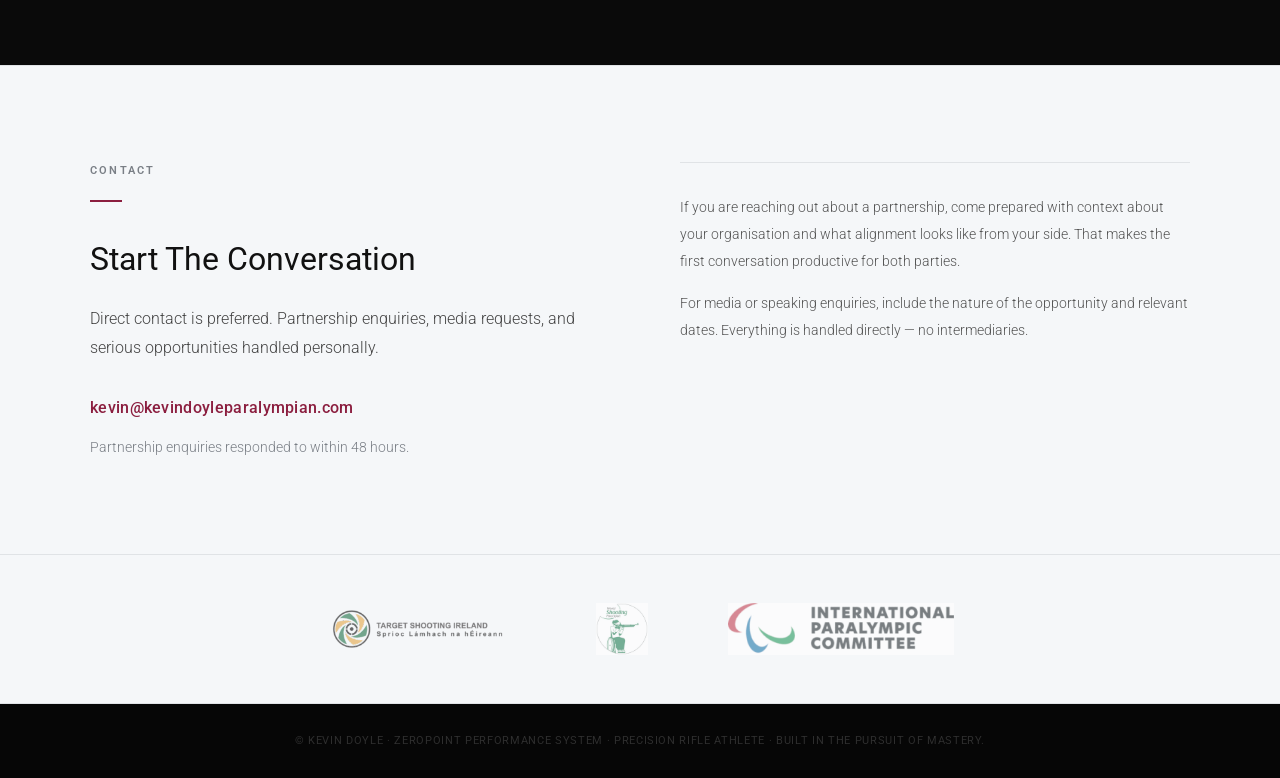
==== commit 638bbbcc: "updated philosophy section" ====
--- a/index.html
+++ b/index.html
@@ -577,6 +577,16 @@
       font-weight: 300;
       color: #555;
       line-height: 1.8;
+    }
+
+    .mission-quote-sub em {
+      display: block;
+      font-style: normal;
+      color: var(--mid-grey);
+      font-size: 0.8rem;
+      letter-spacing: 0.04em;
+      text-transform: uppercase;
+      margin-bottom: 0.9rem;
     }
 
     /* ── PARTNER ────────────────────────────────────── */
@@ -1023,10 +1033,11 @@
       <div class="mission-quote-block">
         <p class="eyebrow">The Philosophy</p>
         <div class="rule"></div>
-        <p class="mission-quote">"Nothing was going through my mind. I was focused on my process."</p>
-        <p class="mission-quote-sub">The principles behind elite precision sport — repeatable execution, performance
-          under constraint, discipline over impulse — are the same principles that drive high performance in any
-          organisation. Partners don't just get visibility. They get association with a philosophy that transfers.</p>
+        <p class="mission-quote">"I was so far into the process, I had to be told I had finished."</p>
+        <p class="mission-quote-sub"><em>Welsh International Airgun Championships, October 2025.</em> The
+          principles behind elite precision sport — repeatable execution, performance under constraint,
+          discipline over impulse — are the same principles that drive high performance in any organisation.
+          Partners don't just get visibility. They get association with a philosophy that transfers.</p>
       </div>
     </div>
   </section>
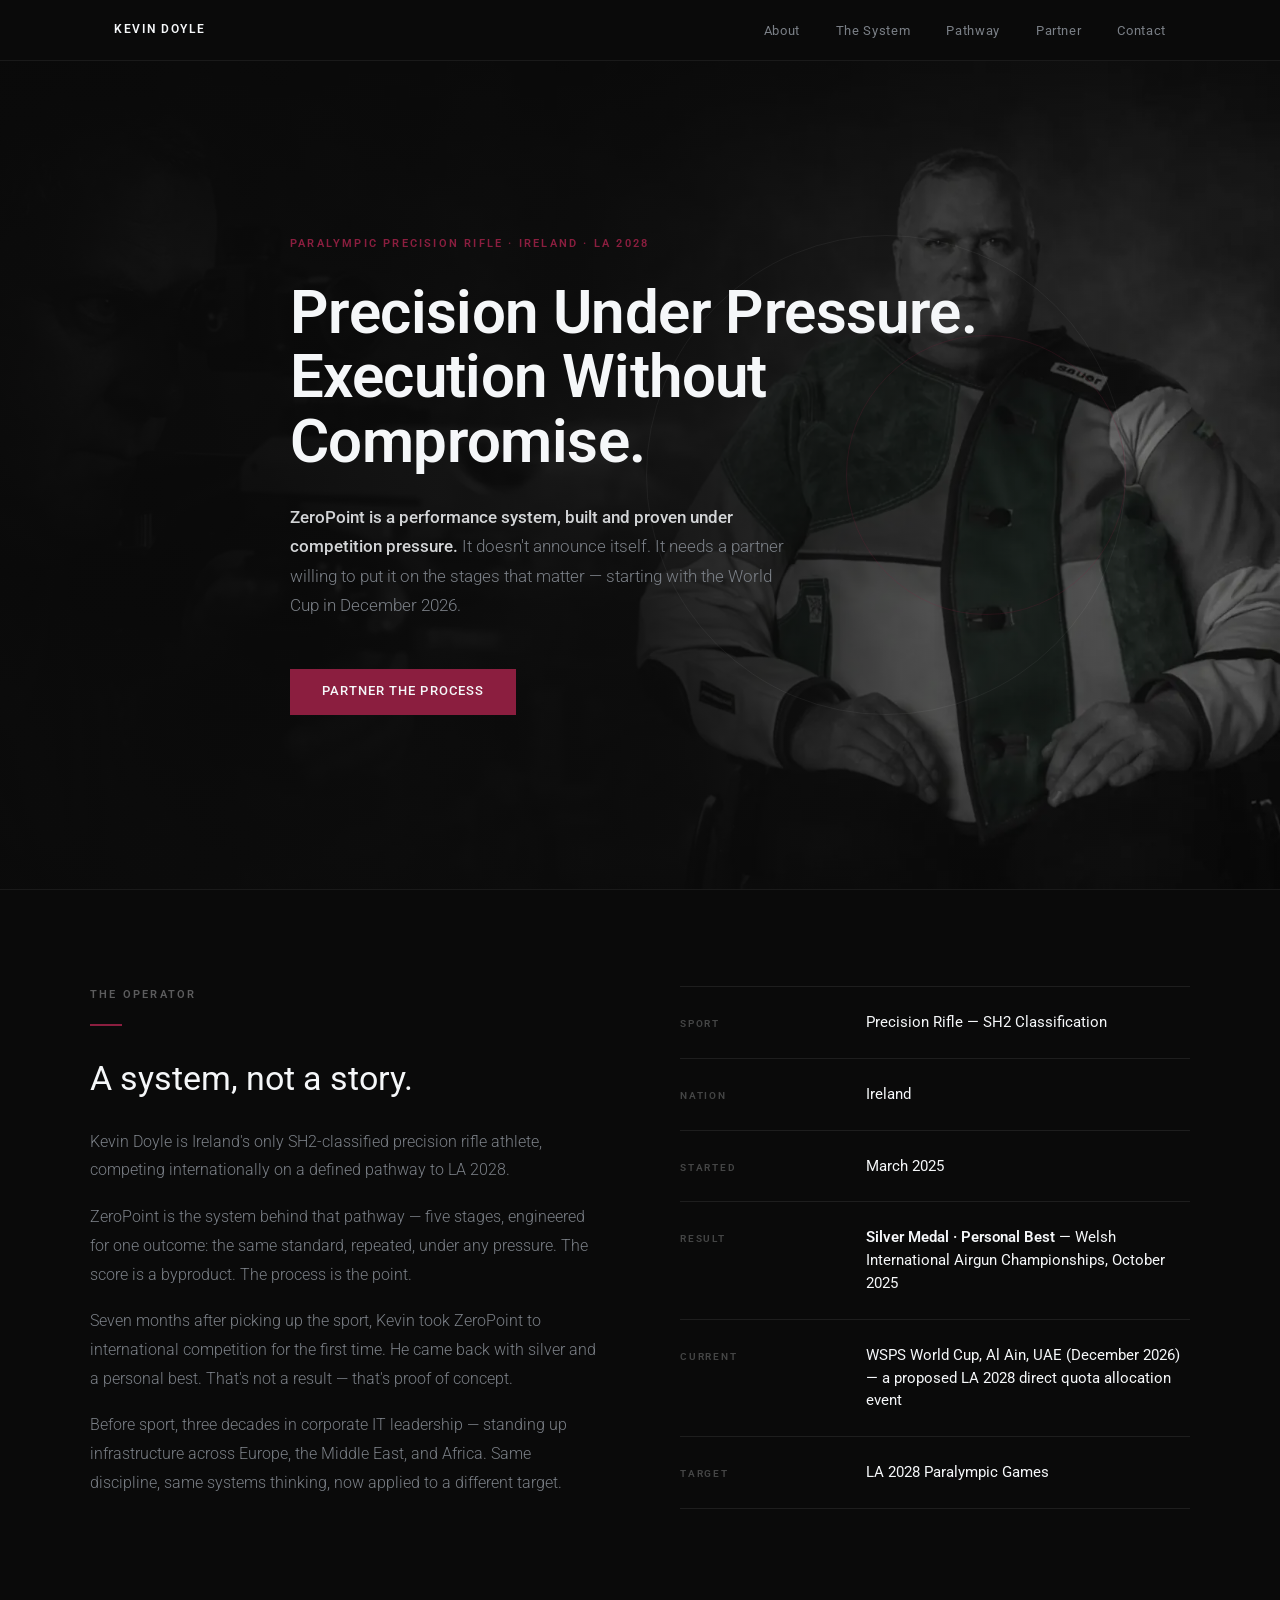
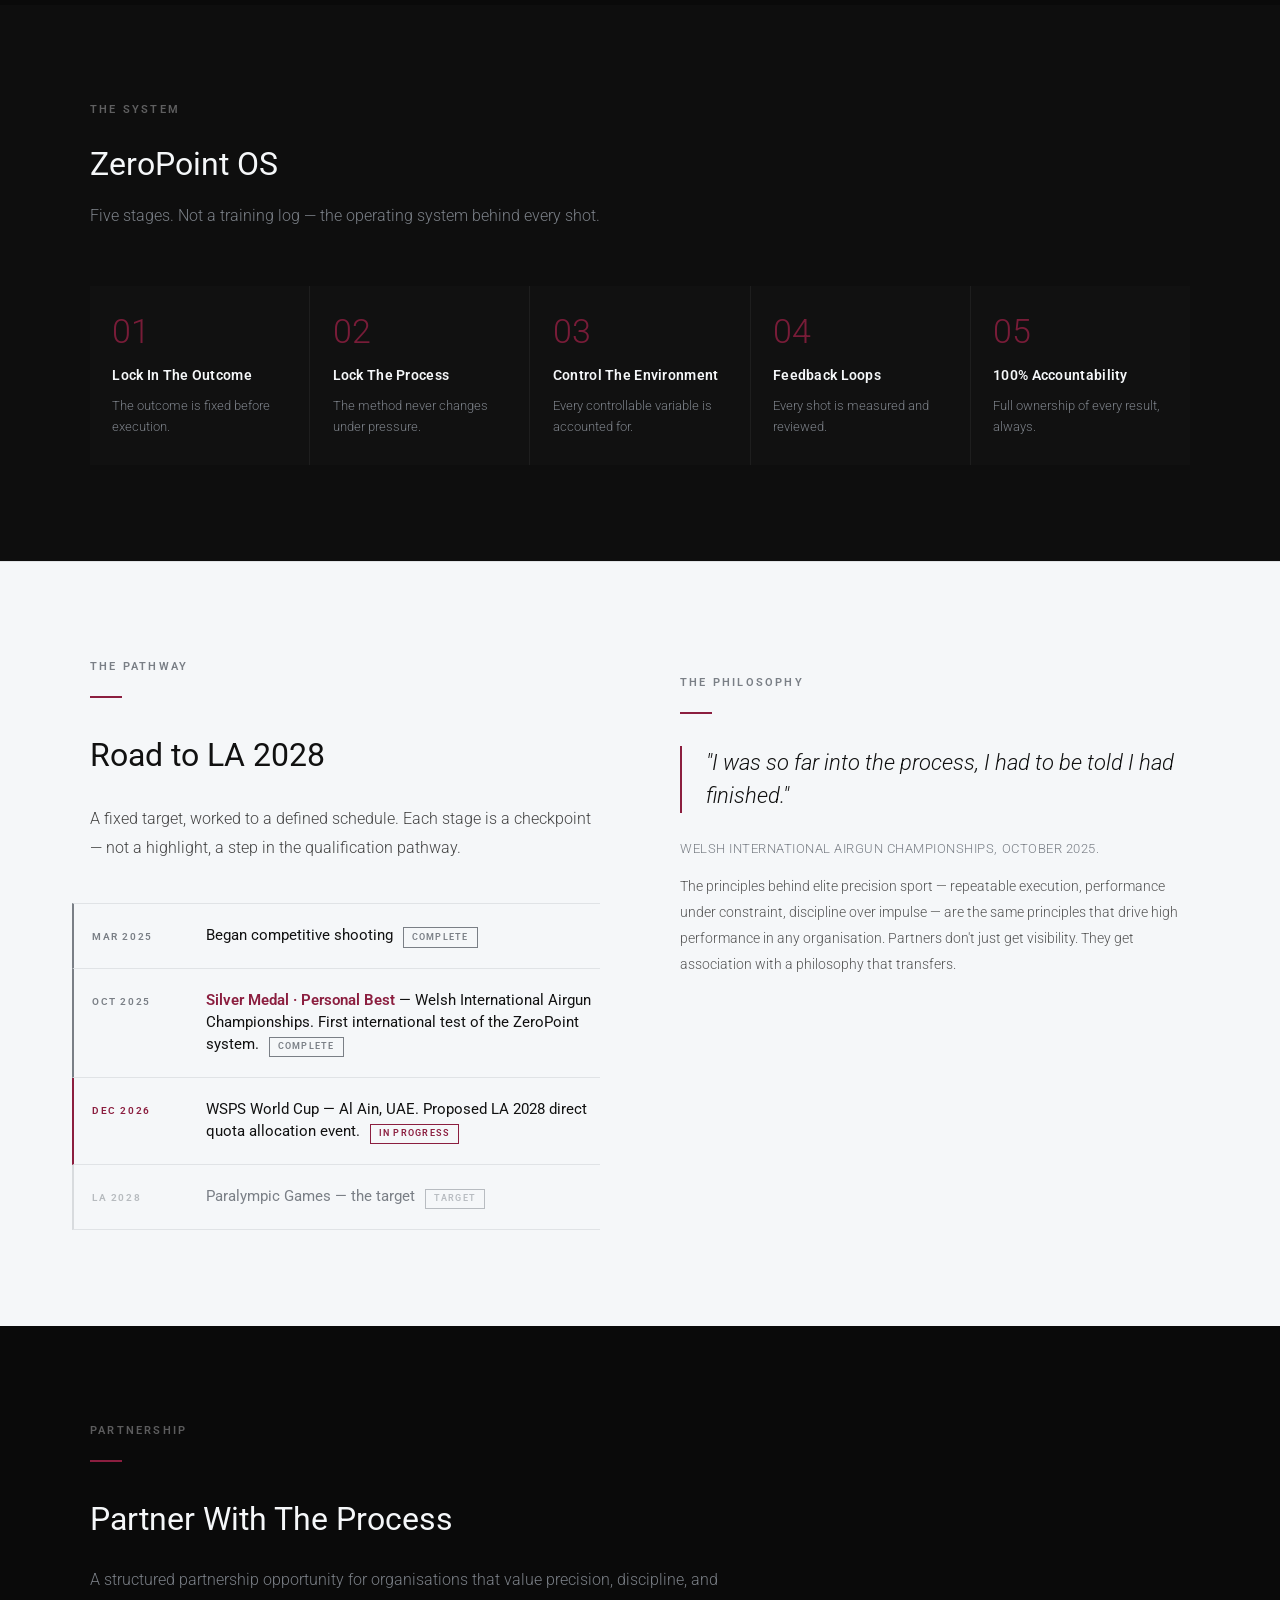
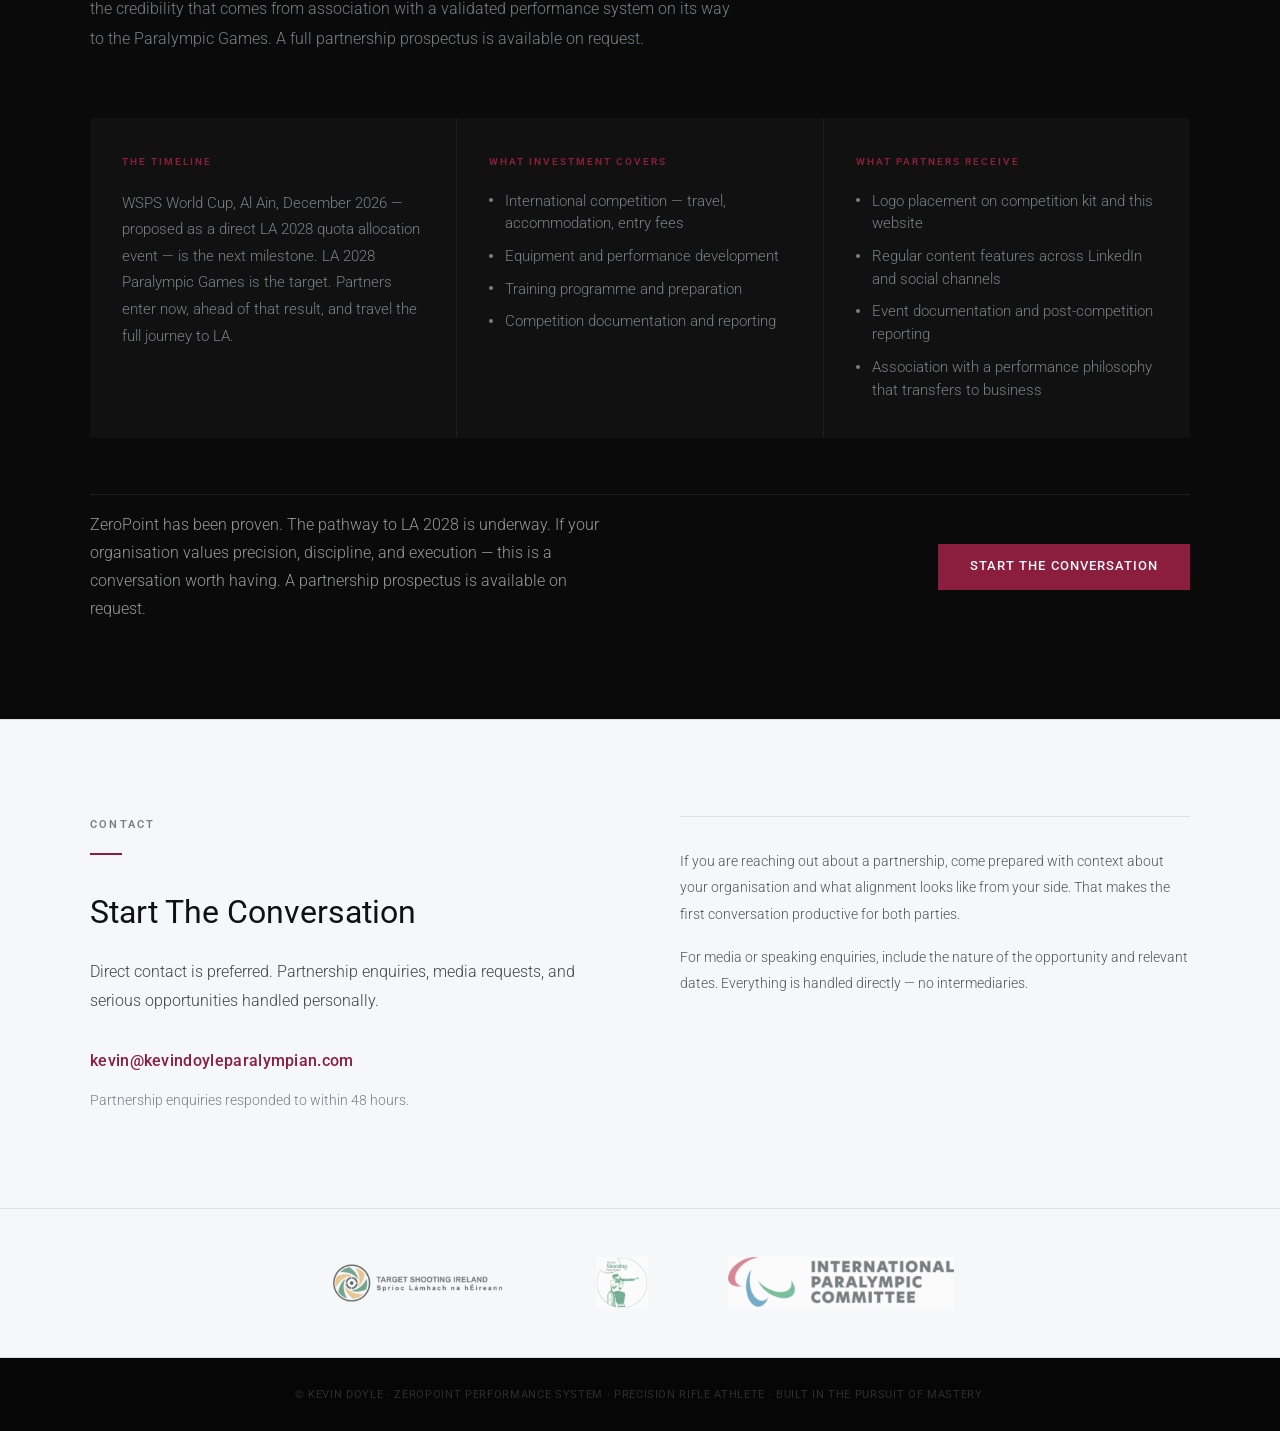
==== commit 93a18137: "reworked page for clarification of process" ====
--- a/index.html
+++ b/index.html
@@ -12,7 +12,19 @@
     }
     gtag('js', new Date());
 
-    gtag('config', 'G-MNPKL9EB6D');
+    gtag('config', '  ');
+  </script>
+  <script type="text/javascript">
+    (function (c, l, a, r, i, t, y) {
+      c[a] = c[a] || function () {
+        (c[a].q = c[a].q || []).push(arguments)
+      };
+      t = l.createElement(r);
+      t.async = 1;
+      t.src = "https://www.clarity.ms/tag/" + i;
+      y = l.getElementsByTagName(r)[0];
+      y.parentNode.insertBefore(t, y);
+    })(window, document, "clarity", "script", "xsypkdxcrq");
   </script>
   <meta charset="UTF-8">
   <meta name="viewport" content="width=device-width, initial-scale=1">
@@ -195,7 +207,7 @@
       background-position: center right;
       background-size: cover;
       background-repeat: no-repeat;
-      min-height: 100vh;
+      min-height: 92vh;
       display: flex;
       align-items: center;
       padding: 0 1.5rem;
@@ -259,12 +271,17 @@
       font-size: 1.05rem;
       font-weight: 300;
       color: var(--mid-grey);
-      max-width: 480px;
+      max-width: 500px;
       margin-bottom: 3rem;
       line-height: 1.75;
     }
 
-    /* ── ABOUT ──────────────────────────────────────── */
+    .hero-sub strong {
+      font-weight: 500;
+      color: rgba(245, 247, 249, 0.85);
+    }
+
+    /* ── IDENTITY (merged About + Philosophy) ───────── */
     #about {
       background: var(--near-black);
       padding: var(--section-pad);
@@ -335,41 +352,7 @@
       color: var(--cool-white);
     }
 
-    /* ── PHILOSOPHY ─────────────────────────────────── */
-    #philosophy {
-      background: var(--cool-white);
-      padding: var(--section-pad);
-    }
-
-    .philosophy-inner {
-      max-width: var(--max-w);
-      margin: 0 auto;
-      display: grid;
-      grid-template-columns: 1fr 1fr;
-      gap: 5rem;
-      align-items: start;
-    }
-
-    .philosophy-lead {
-      font-size: clamp(1.4rem, 3vw, 2rem);
-      font-weight: 400;
-      line-height: 1.3;
-      color: var(--primary-text);
-      margin-bottom: 1.5rem;
-    }
-
-    .philosophy-body {
-      font-size: 0.975rem;
-      font-weight: 300;
-      color: #444;
-      line-height: 1.85;
-    }
-
-    .philosophy-body p+p {
-      margin-top: 1rem;
-    }
-
-    /* ── PERFORMANCE SYSTEM ─────────────────────────── */
+    /* ── ZERO POINT OS ──────────────────────────────── */
     #system {
       background: #0e0e0e;
       padding: var(--section-pad);
@@ -381,6 +364,7 @@
     }
 
     .system-header {
+      max-width: 640px;
       margin-bottom: 3.5rem;
     }
 
@@ -388,51 +372,54 @@
       font-size: clamp(1.4rem, 3vw, 2rem);
       font-weight: 400;
       color: var(--cool-white);
-      margin-bottom: 0.5rem;
+      margin-bottom: 0.75rem;
     }
 
     .system-sub {
-      font-size: 0.95rem;
-      font-weight: 300;
-      color: var(--mid-grey);
+      font-size: 0.975rem;
+      font-weight: 300;
+      color: var(--mid-grey);
+      line-height: 1.8;
     }
 
     .system-grid {
       display: grid;
-      grid-template-columns: repeat(3, 1fr);
+      grid-template-columns: repeat(5, 1fr);
       gap: 1px;
       background: #1e1e1e;
     }
 
     .system-card {
       background: #111;
-      padding: 2.25rem 2rem;
+      padding: 1.75rem 1.4rem;
     }
 
     .system-card-num {
-      font-size: 10px;
-      font-weight: 600;
-      letter-spacing: 0.2em;
+      font-size: 34px;
+      font-weight: 300;
+      letter-spacing: 0;
       color: var(--crimson);
-      margin-bottom: 1.25rem;
+      margin-bottom: 1rem;
+      line-height: 1;
+      opacity: 0.85;
     }
 
     .system-card-title {
-      font-size: 1rem;
+      font-size: 0.9rem;
       font-weight: 600;
       color: var(--cool-white);
-      margin-bottom: 0.85rem;
+      margin-bottom: 0.6rem;
       letter-spacing: 0.02em;
     }
 
     .system-card-body {
-      font-size: 0.9rem;
-      font-weight: 300;
-      color: var(--mid-grey);
-      line-height: 1.75;
-    }
-
-    /* ── MISSION / TIMELINE ─────────────────────────── */
+      font-size: 0.8rem;
+      font-weight: 300;
+      color: var(--mid-grey);
+      line-height: 1.6;
+    }
+
+    /* ── PATHWAY ─────────────────────────────────────── */
     #mission {
       background: var(--cool-white);
       padding: var(--section-pad);
@@ -621,7 +608,7 @@
 
     .partner-grid {
       display: grid;
-      grid-template-columns: 1fr 1fr;
+      grid-template-columns: repeat(3, 1fr);
       gap: 1px;
       background: #1e1e1e;
       margin-bottom: 3.5rem;
@@ -808,7 +795,6 @@
     @media (max-width: 900px) {
 
       .about-inner,
-      .philosophy-inner,
       .mission-inner,
       .contact-inner {
         grid-template-columns: 1fr;
@@ -816,7 +802,7 @@
       }
 
       .system-grid {
-        grid-template-columns: 1fr;
+        grid-template-columns: repeat(2, 1fr);
       }
 
       .partner-grid {
@@ -854,6 +840,10 @@
         display: flex;
       }
 
+      .system-grid {
+        grid-template-columns: 1fr;
+      }
+
       .partner-closing {
         flex-direction: column;
         align-items: flex-start;
@@ -877,44 +867,43 @@
       </button>
       <ul class="nav-links">
         <li><a href="#about">About</a></li>
-        <li><a href="#philosophy">The Process</a></li>
-        <li><a href="#mission">Mission</a></li>
+        <li><a href="#system">The System</a></li>
+        <li><a href="#mission">Pathway</a></li>
         <li><a href="#partner">Partner</a></li>
         <li><a href="#contact">Contact</a></li>
       </ul>
     </div>
   </nav>
 
-  <!-- HERO -->
+  <!-- HERO — carries the "why", not just the identity -->
   <section id="hero">
     <div class="hero-inner">
       <p class="hero-label">Paralympic Precision Rifle · Ireland · LA 2028</p>
       <h1 class="hero-title">Precision Under Pressure.<br>Execution Without Compromise.</h1>
-      <p class="hero-sub">Irish precision rifle athlete. International competitor. Building toward LA 2028.</p>
+      <p class="hero-sub"><strong>ZeroPoint is a performance system, built and proven under competition
+          pressure.</strong> It doesn't announce itself. It needs a partner willing to put it on the stages that
+        matter — starting with the World Cup in December 2026.</p>
       <a href="#partner" class="btn btn-primary">Partner The Process</a>
     </div>
   </section>
 
-  <!-- ABOUT -->
+  <!-- IDENTITY (About + Philosophy, merged) -->
   <section id="about">
     <div class="about-inner">
       <div>
-        <p class="eyebrow eyebrow--light">The Athlete</p>
+        <p class="eyebrow eyebrow--light">The Operator</p>
         <div class="rule"></div>
-        <h2 class="about-title">A precision athlete<br>operating at international level.</h2>
+        <h2 class="about-title">A system, not a story.</h2>
         <div class="about-body">
-          <p>Kevin Doyle is an Irish Paralympic precision rifle athlete based in Ireland, competing internationally, and
-            building a structured pathway to LA 2028.</p>
-          <p>Kevin competes in SH2, the Paralympic rifle classification for athletes whose upper-limb impairment
-            requires a shooting stand to support the rifle. He is Ireland's sole competitor in this classification.</p>
-          <p>ZeroPoint is a performance system Kevin built and operates himself — a defined methodology for repeatable
-            execution under pressure. In October 2025, seven months after picking up the sport, he took it to
-            international competition for the first time. He came back with silver and a personal best score.</p>
-          <p>That is not a result. That is proof of concept.</p>
-          <p>Before sport, Kevin spent three decades in corporate IT leadership — standing up infrastructure for
-            multinational greenfield sites entering Ireland, then managing IT operations across Europe, the Middle East,
-            and Africa. That background informs how this operation is run, with the same discipline, systems thinking,
-            and accountability that high-performance organisations demand.</p>
+          <p>Kevin Doyle is Ireland's only SH2-classified precision rifle athlete, competing internationally on a
+            defined pathway to LA 2028.</p>
+          <p>ZeroPoint is the system behind that pathway — five stages, engineered for one outcome: the same
+            standard, repeated, under any pressure. The score is a byproduct. The process is the point.</p>
+          <p>Seven months after picking up the sport, Kevin took ZeroPoint to international competition for the
+            first time. He came back with silver and a personal best. That's not a result — that's proof of
+            concept.</p>
+          <p>Before sport, three decades in corporate IT leadership — standing up infrastructure across Europe, the
+            Middle East, and Africa. Same discipline, same systems thinking, now applied to a different target.</p>
         </div>
       </div>
       <div class="about-stats">
@@ -932,7 +921,7 @@
         </div>
         <div class="stat-row">
           <span class="stat-label">Result</span>
-          <span class="stat-value"><strong>Silver Medal . Personal Best</strong> — Welsh International Airgun
+          <span class="stat-value"><strong>Silver Medal · Personal Best</strong> — Welsh International Airgun
             Championships, October 2025</span>
         </div>
         <div class="stat-row">
@@ -948,57 +937,45 @@
     </div>
   </section>
 
-  <!-- PHILOSOPHY -->
-  <section id="philosophy">
-    <div class="philosophy-inner">
-      <div>
-        <p class="eyebrow">The Process</p>
-        <div class="rule"></div>
-        <h2 class="philosophy-lead">I don't train for scores.<br>I build a system for performance.</h2>
-      </div>
-      <div class="philosophy-body">
-        <p>Every shot follows a defined process — controlled, repeatable, and refined over time. This is not about
-          eliminating movement or chasing perfect conditions.</p>
-        <p>It is about executing under pressure, consistently and without compromise. The score is a byproduct. The
-          process is the point.</p>
-        <p>Every session, every competition, every decision follows the same defined system. Not a highlights reel. The
-          real work, documented in full.</p>
-      </div>
-    </div>
-  </section>
-
-  <!-- PERFORMANCE SYSTEM -->
+  <!-- ZERO POINT OS — five stages, six words each. Placeholder copy pending Kevin's real stage names. -->
   <section id="system">
     <div class="system-inner">
       <div class="system-header">
-        <p class="eyebrow eyebrow--light">Performance System</p>
-        <h2 class="system-title">Performance is engineered.</h2>
-        <p class="system-sub">It is built, not found.</p>
+        <p class="eyebrow eyebrow--light">The System</p>
+        <h2 class="system-title">ZeroPoint OS</h2>
+        <p class="system-sub">Five stages. Not a training log — the operating system behind every shot.</p>
       </div>
       <div class="system-grid">
         <div class="system-card">
           <p class="system-card-num">01</p>
-          <h3 class="system-card-title">Process</h3>
-          <p class="system-card-body">Every shot follows a defined sequence, removing randomness and building
-            consistency across training and competition environments.</p>
+          <h3 class="system-card-title">Lock In The Outcome</h3>
+          <p class="system-card-body">The outcome is fixed before execution.</p>
         </div>
         <div class="system-card">
           <p class="system-card-num">02</p>
-          <h3 class="system-card-title">Discipline</h3>
-          <p class="system-card-body">Execution is maintained under pressure through repetition, deliberate control, and
-            a focus on the variable that can be managed — the process itself.</p>
+          <h3 class="system-card-title">Lock The Process</h3>
+          <p class="system-card-body">The method never changes under pressure.</p>
         </div>
         <div class="system-card">
           <p class="system-card-num">03</p>
-          <h3 class="system-card-title">Repeatable Execution</h3>
-          <p class="system-card-body">Performance is measured by the ability to deliver the same standard, in any
-            conditions, under any pressure. Structure, not circumstance, determines the outcome.</p>
+          <h3 class="system-card-title">Control The Environment</h3>
+          <p class="system-card-body">Every controllable variable is accounted for.</p>
+        </div>
+        <div class="system-card">
+          <p class="system-card-num">04</p>
+          <h3 class="system-card-title">Feedback Loops</h3>
+          <p class="system-card-body">Every shot is measured and reviewed.</p>
+        </div>
+        <div class="system-card">
+          <p class="system-card-num">05</p>
+          <h3 class="system-card-title">100% Accountability</h3>
+          <p class="system-card-body">Full ownership of every result, always.</p>
         </div>
       </div>
     </div>
   </section>
 
-  <!-- ROAD TO LA -->
+  <!-- PATHWAY -->
   <section id="mission">
     <div class="mission-inner">
       <div>
@@ -1079,12 +1056,6 @@
             <li>Association with a performance philosophy that transfers to business</li>
           </ul>
         </div>
-        <div class="partner-card">
-          <p class="partner-card-title">Why This Matters</p>
-          <p class="partner-card-body">ZeroPoint is not a concept. It has been tested under competition conditions and
-            returned a silver medal at international level. Partners are not backing potential — they are backing a
-            validated system on a documented pathway to LA 2028.</p>
-        </div>
       </div>
       <div class="partner-closing">
         <p class="partner-closing-text">ZeroPoint has been proven. The pathway to LA 2028 is underway. If your
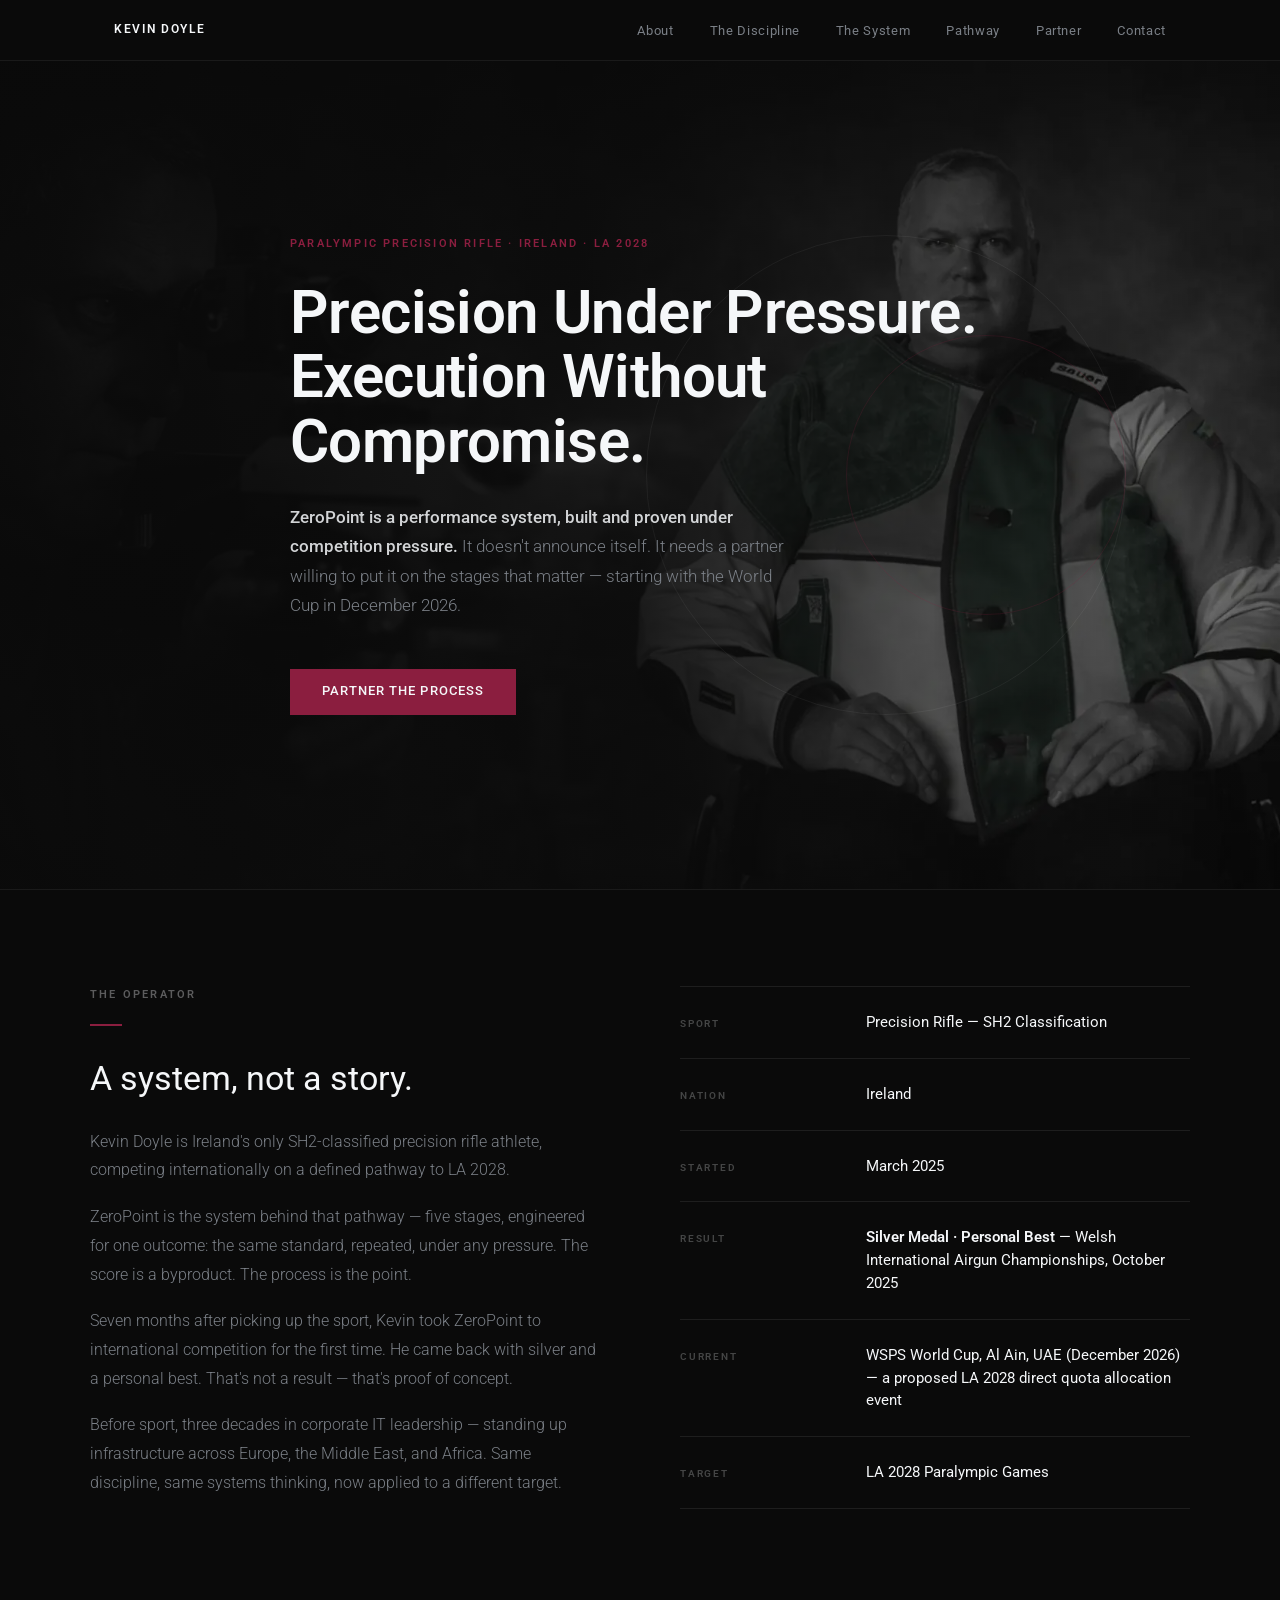
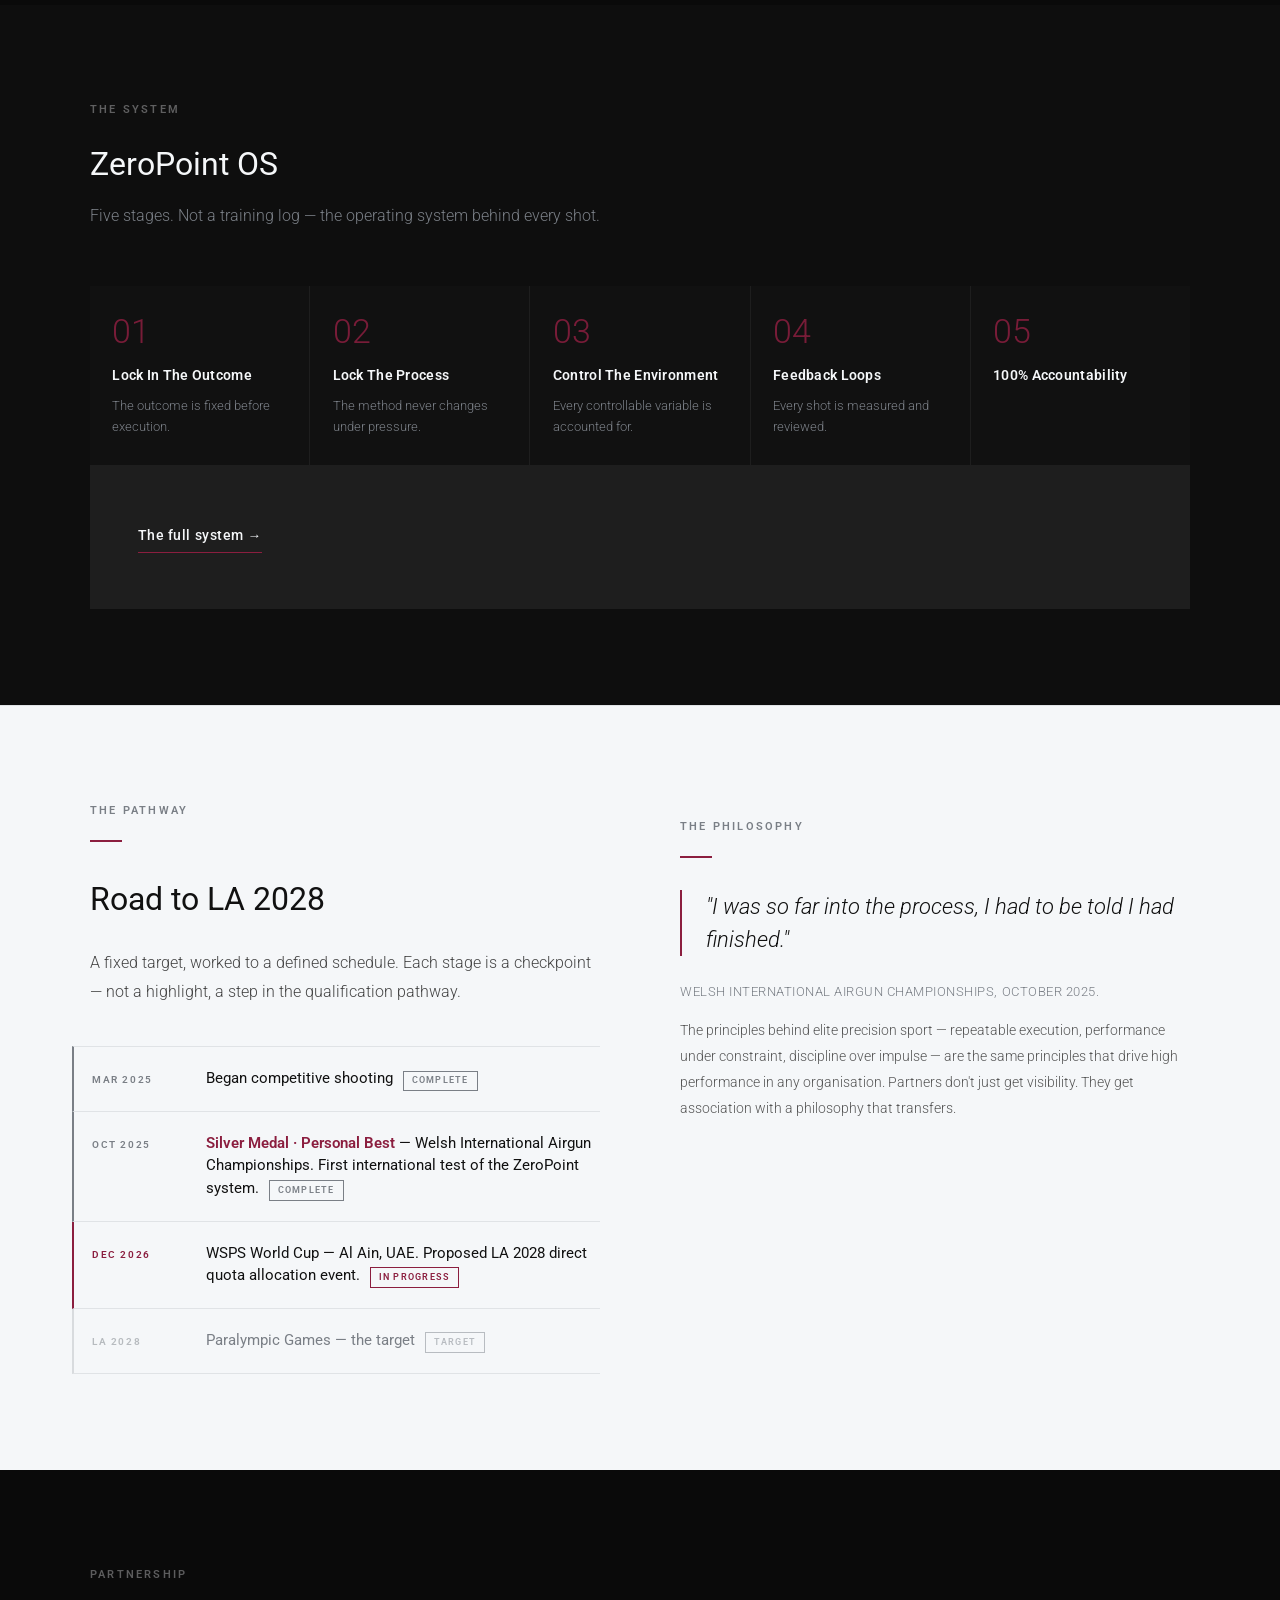
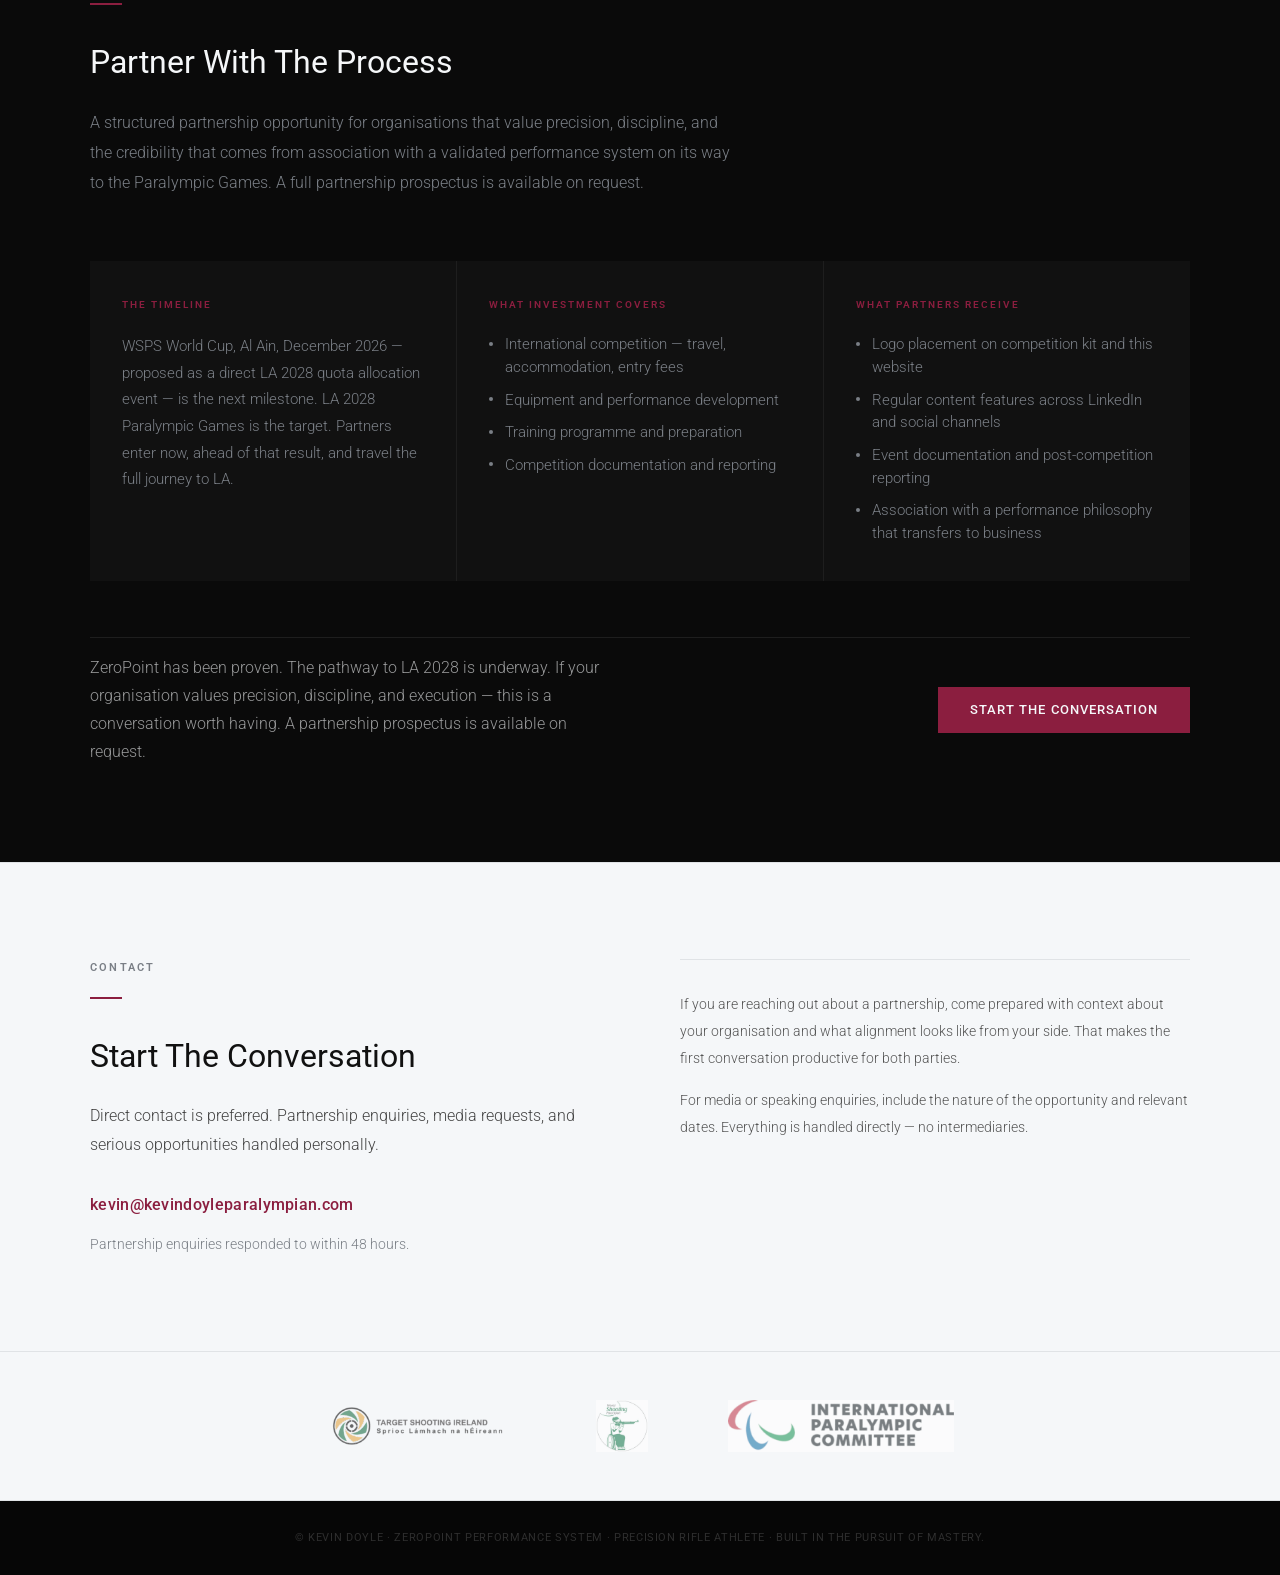
==== commit f24d2ac5: "Updated pages and folders" ====
--- a/index.html
+++ b/index.html
@@ -12,7 +12,7 @@
     }
     gtag('js', new Date());
 
-    gtag('config', '  ');
+    gtag('config', 'G-MNPKL9EB6D');
   </script>
   <script type="text/javascript">
     (function (c, l, a, r, i, t, y) {
@@ -39,821 +39,8 @@
   <link rel="preconnect" href="https://fonts.gstatic.com" crossorigin>
   <link href="https://fonts.googleapis.com/css2?family=Roboto:ital,wght@0,300;0,400;0,500;0,600;1,300&display=swap"
     rel="stylesheet">
-
-  <style>
-    /* ── TOKENS ─────────────────────────────────────── */
-    :root {
-      --near-black: #0A0A0A;
-      --cool-white: #F5F7F9;
-      --primary-text: #111111;
-      --mid-grey: #7A7F86;
-      --crimson: #8B1E3F;
-      --font: 'Roboto', sans-serif;
-      --max-w: 1100px;
-      --section-pad: 6rem 1.5rem;
-    }
-
-    /* ── RESET ──────────────────────────────────────── */
-    *,
-    *::before,
-    *::after {
-      box-sizing: border-box;
-      margin: 0;
-      padding: 0;
-    }
-
-    html {
-      scroll-behavior: smooth;
-    }
-
-    body {
-      font-family: var(--font);
-      background: var(--cool-white);
-      color: var(--primary-text);
-      font-size: 16px;
-      line-height: 1.6;
-      -webkit-font-smoothing: antialiased;
-    }
-
-    img {
-      display: block;
-      max-width: 100%;
-    }
-
-    a {
-      color: inherit;
-      text-decoration: none;
-    }
-
-    /* ── NAV ────────────────────────────────────────── */
-    nav {
-      position: sticky;
-      top: 0;
-      z-index: 100;
-      background: var(--near-black);
-      border-bottom: 1px solid #1a1a1a;
-    }
-
-    .nav-inner {
-      max-width: var(--max-w);
-      margin: 0 auto;
-      padding: 0 1.5rem;
-      height: 60px;
-      display: flex;
-      align-items: center;
-      justify-content: space-between;
-    }
-
-    .nav-brand {
-      font-size: 12px;
-      font-weight: 600;
-      letter-spacing: 0.14em;
-      text-transform: uppercase;
-      color: var(--cool-white);
-    }
-
-    .nav-links {
-      display: flex;
-      gap: 2.25rem;
-      list-style: none;
-    }
-
-    .nav-links a {
-      font-size: 13px;
-      font-weight: 400;
-      color: var(--mid-grey);
-      letter-spacing: 0.05em;
-      transition: color 0.2s;
-    }
-
-    .nav-links a:hover {
-      color: var(--cool-white);
-    }
-
-    .nav-toggle {
-      display: none;
-      flex-direction: column;
-      gap: 5px;
-      background: none;
-      border: none;
-      cursor: pointer;
-      padding: 4px;
-    }
-
-    .nav-toggle span {
-      display: block;
-      width: 22px;
-      height: 2px;
-      background: var(--cool-white);
-      transition: opacity 0.2s;
-    }
-
-    /* ── SHARED UTILITIES ───────────────────────────── */
-    .wrap {
-      max-width: var(--max-w);
-      margin: 0 auto;
-    }
-
-    .eyebrow {
-      font-size: 11px;
-      font-weight: 600;
-      letter-spacing: 0.2em;
-      text-transform: uppercase;
-      color: var(--mid-grey);
-      margin-bottom: 1.25rem;
-    }
-
-    .eyebrow--light {
-      color: rgba(245, 247, 249, 0.35);
-    }
-
-    .rule {
-      width: 2rem;
-      height: 2px;
-      background: var(--crimson);
-      margin-bottom: 2rem;
-    }
-
-    .btn {
-      display: inline-block;
-      font-family: var(--font);
-      font-size: 13px;
-      font-weight: 500;
-      letter-spacing: 0.08em;
-      text-transform: uppercase;
-      padding: 0.8rem 2rem;
-      transition: opacity 0.2s;
-      cursor: pointer;
-    }
-
-    .btn-primary {
-      background: var(--crimson);
-      color: var(--cool-white);
-    }
-
-    .btn-primary:hover {
-      opacity: 0.82;
-    }
-
-    /* ── HERO ───────────────────────────────────────── */
-    #hero {
-      background-color: var(--near-black);
-      background-image:
-        linear-gradient(90deg,
-          rgba(10, 10, 10, 0.96) 0%,
-          rgba(10, 10, 10, 0.80) 55%,
-          rgba(10, 10, 10, 0.30) 100%),
-        url('assets/img/Video-Lead-In-Image.webp');
-      background-position: center right;
-      background-size: cover;
-      background-repeat: no-repeat;
-      min-height: 92vh;
-      display: flex;
-      align-items: center;
-      padding: 0 1.5rem;
-      position: relative;
-    }
-
-    /* Reticle motif — subtle, on-brand */
-    #hero::before {
-      content: '';
-      position: absolute;
-      right: 12%;
-      top: 50%;
-      transform: translateY(-50%);
-      width: 480px;
-      height: 480px;
-      border-radius: 50%;
-      border: 1px solid rgba(255, 255, 255, 0.05);
-      pointer-events: none;
-    }
-
-    #hero::after {
-      content: '';
-      position: absolute;
-      right: 12%;
-      top: 50%;
-      transform: translateY(-50%);
-      width: 280px;
-      height: 280px;
-      border-radius: 50%;
-      border: 1px solid rgba(139, 30, 63, 0.18);
-      pointer-events: none;
-    }
-
-    .hero-inner {
-      max-width: var(--max-w);
-      margin: 0 auto;
-      position: relative;
-      z-index: 1;
-    }
-
-    .hero-label {
-      font-size: 11px;
-      font-weight: 600;
-      letter-spacing: 0.2em;
-      text-transform: uppercase;
-      color: var(--crimson);
-      margin-bottom: 1.75rem;
-    }
-
-    .hero-title {
-      font-size: clamp(2.2rem, 5.5vw, 3.75rem);
-      font-weight: 600;
-      color: var(--cool-white);
-      line-height: 1.08;
-      max-width: 700px;
-      margin-bottom: 1.75rem;
-      letter-spacing: -0.01em;
-    }
-
-    .hero-sub {
-      font-size: 1.05rem;
-      font-weight: 300;
-      color: var(--mid-grey);
-      max-width: 500px;
-      margin-bottom: 3rem;
-      line-height: 1.75;
-    }
-
-    .hero-sub strong {
-      font-weight: 500;
-      color: rgba(245, 247, 249, 0.85);
-    }
-
-    /* ── IDENTITY (merged About + Philosophy) ───────── */
-    #about {
-      background: var(--near-black);
-      padding: var(--section-pad);
-      border-top: 1px solid #1a1a1a;
-    }
-
-    .about-inner {
-      max-width: var(--max-w);
-      margin: 0 auto;
-      display: grid;
-      grid-template-columns: 1fr 1fr;
-      gap: 5rem;
-      align-items: start;
-    }
-
-    .about-title {
-      font-size: clamp(1.5rem, 3vw, 2.1rem);
-      font-weight: 400;
-      color: var(--cool-white);
-      line-height: 1.25;
-      margin-bottom: 1.75rem;
-    }
-
-    .about-body {
-      font-size: 0.975rem;
-      font-weight: 300;
-      color: var(--mid-grey);
-      line-height: 1.85;
-    }
-
-    .about-body p+p {
-      margin-top: 1.1rem;
-    }
-
-    .about-stats {
-      display: flex;
-      flex-direction: column;
-      gap: 0;
-      border-top: 1px solid #1e1e1e;
-    }
-
-    .stat-row {
-      display: grid;
-      grid-template-columns: 1fr 2fr;
-      gap: 1.5rem;
-      padding: 1.5rem 0;
-      border-bottom: 1px solid #1e1e1e;
-      align-items: baseline;
-    }
-
-    .stat-label {
-      font-size: 10px;
-      font-weight: 600;
-      letter-spacing: 0.18em;
-      text-transform: uppercase;
-      color: rgba(245, 247, 249, 0.25);
-    }
-
-    .stat-value {
-      font-size: 0.95rem;
-      font-weight: 400;
-      color: var(--cool-white);
-      line-height: 1.5;
-    }
-
-    .stat-value strong {
-      font-weight: 600;
-      color: var(--cool-white);
-    }
-
-    /* ── ZERO POINT OS ──────────────────────────────── */
-    #system {
-      background: #0e0e0e;
-      padding: var(--section-pad);
-    }
-
-    .system-inner {
-      max-width: var(--max-w);
-      margin: 0 auto;
-    }
-
-    .system-header {
-      max-width: 640px;
-      margin-bottom: 3.5rem;
-    }
-
-    .system-title {
-      font-size: clamp(1.4rem, 3vw, 2rem);
-      font-weight: 400;
-      color: var(--cool-white);
-      margin-bottom: 0.75rem;
-    }
-
-    .system-sub {
-      font-size: 0.975rem;
-      font-weight: 300;
-      color: var(--mid-grey);
-      line-height: 1.8;
-    }
-
-    .system-grid {
-      display: grid;
-      grid-template-columns: repeat(5, 1fr);
-      gap: 1px;
-      background: #1e1e1e;
-    }
-
-    .system-card {
-      background: #111;
-      padding: 1.75rem 1.4rem;
-    }
-
-    .system-card-num {
-      font-size: 34px;
-      font-weight: 300;
-      letter-spacing: 0;
-      color: var(--crimson);
-      margin-bottom: 1rem;
-      line-height: 1;
-      opacity: 0.85;
-    }
-
-    .system-card-title {
-      font-size: 0.9rem;
-      font-weight: 600;
-      color: var(--cool-white);
-      margin-bottom: 0.6rem;
-      letter-spacing: 0.02em;
-    }
-
-    .system-card-body {
-      font-size: 0.8rem;
-      font-weight: 300;
-      color: var(--mid-grey);
-      line-height: 1.6;
-    }
-
-    /* ── PATHWAY ─────────────────────────────────────── */
-    #mission {
-      background: var(--cool-white);
-      padding: var(--section-pad);
-      border-top: 1px solid #e0e3e6;
-    }
-
-    .mission-inner {
-      max-width: var(--max-w);
-      margin: 0 auto;
-      display: grid;
-      grid-template-columns: 1fr 1fr;
-      gap: 5rem;
-      align-items: start;
-    }
-
-    .mission-title {
-      font-size: clamp(1.4rem, 3vw, 2rem);
-      font-weight: 400;
-      color: var(--primary-text);
-      margin-bottom: 1.5rem;
-    }
-
-    .mission-body {
-      font-size: 0.975rem;
-      font-weight: 300;
-      color: #444;
-      line-height: 1.85;
-      margin-bottom: 2.5rem;
-    }
-
-    /* Timeline */
-    .timeline {
-      display: flex;
-      flex-direction: column;
-      gap: 0;
-      position: relative;
-    }
-
-    .timeline-item {
-      display: grid;
-      grid-template-columns: 90px 1fr;
-      gap: 1.5rem;
-      padding: 1.25rem 0;
-      border-bottom: 1px solid #e0e3e6;
-      align-items: baseline;
-      border-left: 2px solid transparent;
-      padding-left: 1.1rem;
-      margin-left: -1.1rem;
-    }
-
-    .timeline-item:first-child {
-      border-top: 1px solid #e0e3e6;
-    }
-
-    .timeline-date {
-      font-size: 10px;
-      font-weight: 600;
-      letter-spacing: 0.16em;
-      text-transform: uppercase;
-      color: var(--mid-grey);
-      padding-top: 2px;
-    }
-
-    .timeline-event {
-      font-size: 0.925rem;
-      font-weight: 400;
-      color: var(--primary-text);
-      line-height: 1.5;
-    }
-
-    .timeline-event strong {
-      font-weight: 600;
-      color: var(--crimson);
-    }
-
-    .timeline-item--future .timeline-event {
-      color: var(--mid-grey);
-    }
-
-    .timeline-item--future .timeline-date {
-      color: rgba(122, 127, 134, 0.5);
-    }
-
-    /* Timeline status indicators */
-    .timeline-item--done {
-      border-left-color: var(--mid-grey);
-    }
-
-    .timeline-item--current {
-      border-left-color: var(--crimson);
-    }
-
-    .timeline-item--current .timeline-date {
-      color: var(--crimson);
-    }
-
-    .timeline-item--future {
-      border-left-color: #d8dbde;
-    }
-
-    .timeline-status {
-      display: inline-block;
-      font-size: 9px;
-      font-weight: 600;
-      letter-spacing: 0.14em;
-      text-transform: uppercase;
-      margin-left: 0.6rem;
-      padding: 0.15rem 0.5rem;
-      border: 1px solid currentColor;
-    }
-
-    .timeline-item--current .timeline-status {
-      color: var(--crimson);
-    }
-
-    .timeline-item--done .timeline-status {
-      color: var(--mid-grey);
-    }
-
-    .timeline-item--future .timeline-status {
-      color: #b8bcc1;
-    }
-
-    /* Mission quote */
-    .mission-quote-block {
-      padding-top: 1rem;
-    }
-
-    .mission-quote {
-      font-size: 1.35rem;
-      font-weight: 300;
-      color: var(--primary-text);
-      line-height: 1.55;
-      font-style: italic;
-      padding-left: 1.5rem;
-      border-left: 2px solid var(--crimson);
-      margin-bottom: 1.5rem;
-    }
-
-    .mission-quote-sub {
-      font-size: 0.9rem;
-      font-weight: 300;
-      color: #555;
-      line-height: 1.8;
-    }
-
-    .mission-quote-sub em {
-      display: block;
-      font-style: normal;
-      color: var(--mid-grey);
-      font-size: 0.8rem;
-      letter-spacing: 0.04em;
-      text-transform: uppercase;
-      margin-bottom: 0.9rem;
-    }
-
-    /* ── PARTNER ────────────────────────────────────── */
-    #partner {
-      background: var(--near-black);
-      padding: var(--section-pad);
-    }
-
-    .partner-inner {
-      max-width: var(--max-w);
-      margin: 0 auto;
-    }
-
-    .partner-header {
-      max-width: 640px;
-      margin-bottom: 4rem;
-    }
-
-    .partner-title {
-      font-size: clamp(1.4rem, 3vw, 2rem);
-      font-weight: 400;
-      color: var(--cool-white);
-      margin-bottom: 1.25rem;
-    }
-
-    .partner-lead {
-      font-size: 1rem;
-      font-weight: 300;
-      color: var(--mid-grey);
-      line-height: 1.85;
-    }
-
-    .partner-grid {
-      display: grid;
-      grid-template-columns: repeat(3, 1fr);
-      gap: 1px;
-      background: #1e1e1e;
-      margin-bottom: 3.5rem;
-    }
-
-    .partner-card {
-      background: #111;
-      padding: 2.25rem 2rem;
-    }
-
-    .partner-card-title {
-      font-size: 10px;
-      font-weight: 600;
-      letter-spacing: 0.2em;
-      text-transform: uppercase;
-      color: var(--crimson);
-      margin-bottom: 1.25rem;
-    }
-
-    .partner-card-body {
-      font-size: 0.925rem;
-      font-weight: 300;
-      color: var(--mid-grey);
-      line-height: 1.8;
-    }
-
-    .partner-card-list {
-      list-style: none;
-      display: flex;
-      flex-direction: column;
-      gap: 0.6rem;
-    }
-
-    .partner-card-list li {
-      display: flex;
-      align-items: flex-start;
-      gap: 0.75rem;
-      font-size: 0.925rem;
-      font-weight: 300;
-      color: var(--mid-grey);
-      line-height: 1.55;
-    }
-
-    .partner-card-list li::before {
-      content: '';
-      display: block;
-      flex-shrink: 0;
-      width: 4px;
-      height: 4px;
-      border-radius: 50%;
-      background: var(--mid-grey);
-      margin-top: 0.6em;
-    }
-
-    .partner-closing {
-      padding-top: 1rem;
-      border-top: 1px solid #1e1e1e;
-      display: flex;
-      align-items: center;
-      justify-content: space-between;
-      gap: 2rem;
-      flex-wrap: wrap;
-    }
-
-    .partner-closing-text {
-      font-size: 1rem;
-      font-weight: 300;
-      color: rgba(245, 247, 249, 0.6);
-      max-width: 520px;
-      line-height: 1.75;
-    }
-
-    /* ── CONTACT ────────────────────────────────────── */
-    #contact {
-      background: var(--cool-white);
-      padding: var(--section-pad);
-      border-top: 1px solid #e0e3e6;
-    }
-
-    .contact-inner {
-      max-width: var(--max-w);
-      margin: 0 auto;
-      display: grid;
-      grid-template-columns: 1fr 1fr;
-      gap: 5rem;
-      align-items: start;
-    }
-
-    .contact-title {
-      font-size: clamp(1.4rem, 3vw, 2rem);
-      font-weight: 400;
-      color: var(--primary-text);
-      margin-bottom: 1.25rem;
-    }
-
-    .contact-body {
-      font-size: 0.975rem;
-      font-weight: 300;
-      color: #444;
-      line-height: 1.85;
-      margin-bottom: 2rem;
-    }
-
-    .contact-email {
-      display: inline-block;
-      font-size: 0.975rem;
-      font-weight: 500;
-      color: var(--crimson);
-      letter-spacing: 0.02em;
-      margin-bottom: 0.5rem;
-    }
-
-    .contact-email:hover {
-      opacity: 0.75;
-    }
-
-    .contact-response {
-      font-size: 0.85rem;
-      font-weight: 300;
-      color: var(--mid-grey);
-      margin-top: 0.5rem;
-    }
-
-    .contact-detail {
-      font-size: 0.9rem;
-      font-weight: 300;
-      color: #555;
-      line-height: 1.85;
-      padding-top: 2rem;
-      border-top: 1px solid #e0e3e6;
-    }
-
-    .contact-detail p+p {
-      margin-top: 1rem;
-    }
-
-    /* ── LOGO BAND ──────────────────────────────────── */
-    .logo-band {
-      background: var(--cool-white);
-      padding: 3rem 1.5rem;
-      border-top: 1px solid #e0e3e6;
-      border-bottom: 1px solid #e0e3e6;
-    }
-
-    .logo-band-inner {
-      max-width: var(--max-w);
-      margin: 0 auto;
-      display: flex;
-      align-items: center;
-      justify-content: center;
-      gap: 5rem;
-      flex-wrap: wrap;
-    }
-
-    .logo-band-inner img {
-      height: 52px;
-      width: auto;
-      object-fit: contain;
-      opacity: 0.6;
-      filter: grayscale(30%);
-      transition: opacity 0.2s;
-    }
-
-    .logo-band-inner img:hover {
-      opacity: 0.9;
-    }
-
-    /* ── FOOTER ─────────────────────────────────────── */
-    footer {
-      background: #060606;
-      padding: 1.75rem 1.5rem;
-    }
-
-    .footer-copy {
-      font-size: 11px;
-      font-weight: 400;
-      color: #2e2e2e;
-      letter-spacing: 0.06em;
-      text-align: center;
-      text-transform: uppercase;
-    }
-
-    /* ── RESPONSIVE ─────────────────────────────────── */
-    @media (max-width: 900px) {
-
-      .about-inner,
-      .mission-inner,
-      .contact-inner {
-        grid-template-columns: 1fr;
-        gap: 3rem;
-      }
-
-      .system-grid {
-        grid-template-columns: repeat(2, 1fr);
-      }
-
-      .partner-grid {
-        grid-template-columns: 1fr;
-      }
-
-      .logo-band-inner {
-        gap: 2.5rem;
-      }
-    }
-
-    @media (max-width: 600px) {
-      :root {
-        --section-pad: 4rem 1.25rem;
-      }
-
-      .nav-links {
-        display: none;
-        flex-direction: column;
-        position: absolute;
-        top: 60px;
-        left: 0;
-        right: 0;
-        background: var(--near-black);
-        border-top: 1px solid #1a1a1a;
-        padding: 1.25rem 1.5rem;
-        gap: 1.1rem;
-      }
-
-      .nav-links.open {
-        display: flex;
-      }
-
-      .nav-toggle {
-        display: flex;
-      }
-
-      .system-grid {
-        grid-template-columns: 1fr;
-      }
-
-      .partner-closing {
-        flex-direction: column;
-        align-items: flex-start;
-      }
-
-      .logo-band-inner img {
-        height: 38px;
-      }
-    }
-  </style>
+  <link rel="stylesheet" href="./assets/CSS/styles.css">
+
 </head>
 
 <body>
@@ -867,7 +54,8 @@
       </button>
       <ul class="nav-links">
         <li><a href="#about">About</a></li>
-        <li><a href="#system">The System</a></li>
+        <li><a href="the-discipline.html">The Discipline</a></li>
+        <li><a href="zeropoint-os.html">The System</a></li>
         <li><a href="#mission">Pathway</a></li>
         <li><a href="#partner">Partner</a></li>
         <li><a href="#contact">Contact</a></li>
@@ -937,7 +125,7 @@
     </div>
   </section>
 
-  <!-- ZERO POINT OS — five stages, six words each. Placeholder copy pending Kevin's real stage names. -->
+  <!-- ZERO POINT OS — homepage summary; full five-stage detail lives on zeropoint-os.html -->
   <section id="system">
     <div class="system-inner">
       <div class="system-header">
@@ -969,10 +157,11 @@
         <div class="system-card">
           <p class="system-card-num">05</p>
           <h3 class="system-card-title">100% Accountability</h3>
-          <p class="system-card-body">Full ownership of every result, always.</p>
-        </div>
-      </div>
-    </div>
+        </div>
+        <div class="system-cta">
+          <a href="zeropoint-os.html" class="system-cta-link">The full system &rarr;</a>
+        </div>
+      </div>
   </section>
 
   <!-- PATHWAY -->
--- a/assets/CSS/styles.css
+++ b/assets/CSS/styles.css
@@ -0,0 +1,283 @@
+/* ══════════════════════════════════════════════════
+   ZEROPOINT — SHARED STYLESHEET
+   Used by: index.html, the-discipline.html, zeropoint-os.html
+   Any future page should link this file rather than
+   duplicating styles inline.
+   ══════════════════════════════════════════════════ */
+
+/* ── TOKENS ─────────────────────────────────────── */
+:root {
+  --near-black: #0A0A0A;
+  --cool-white: #F5F7F9;
+  --primary-text: #111111;
+  --mid-grey: #7A7F86;
+  --crimson: #8B1E3F;
+  --font: 'Roboto', sans-serif;
+  --max-w: 1100px;
+  --section-pad: 6rem 1.5rem;
+}
+
+/* ── RESET ──────────────────────────────────────── */
+*, *::before, *::after { box-sizing: border-box; margin: 0; padding: 0; }
+html { scroll-behavior: smooth; }
+body {
+  font-family: var(--font);
+  background: var(--cool-white);
+  color: var(--primary-text);
+  font-size: 16px;
+  line-height: 1.6;
+  -webkit-font-smoothing: antialiased;
+}
+img { display: block; max-width: 100%; }
+a { color: inherit; text-decoration: none; }
+
+/* ── NAV ────────────────────────────────────────── */
+nav { position: sticky; top: 0; z-index: 100; background: var(--near-black); border-bottom: 1px solid #1a1a1a; }
+.nav-inner { max-width: var(--max-w); margin: 0 auto; padding: 0 1.5rem; height: 60px; display: flex; align-items: center; justify-content: space-between; }
+.nav-brand { font-size: 12px; font-weight: 600; letter-spacing: 0.14em; text-transform: uppercase; color: var(--cool-white); }
+.nav-links { display: flex; gap: 2.25rem; list-style: none; }
+.nav-links a { font-size: 13px; font-weight: 400; color: var(--mid-grey); letter-spacing: 0.05em; transition: color 0.2s; }
+.nav-links a:hover { color: var(--cool-white); }
+.nav-toggle { display: none; flex-direction: column; gap: 5px; background: none; border: none; cursor: pointer; padding: 4px; }
+.nav-toggle span { display: block; width: 22px; height: 2px; background: var(--cool-white); transition: opacity 0.2s; }
+
+/* ── SHARED UTILITIES ───────────────────────────── */
+.wrap { max-width: var(--max-w); margin: 0 auto; }
+.eyebrow { font-size: 11px; font-weight: 600; letter-spacing: 0.2em; text-transform: uppercase; color: var(--mid-grey); margin-bottom: 1.25rem; }
+.eyebrow--light { color: rgba(245, 247, 249, 0.35); }
+.rule { width: 2rem; height: 2px; background: var(--crimson); margin-bottom: 2rem; }
+.btn { display: inline-block; font-family: var(--font); font-size: 13px; font-weight: 500; letter-spacing: 0.08em; text-transform: uppercase; padding: 0.8rem 2rem; transition: opacity 0.2s; cursor: pointer; }
+.btn-primary { background: var(--crimson); color: var(--cool-white); }
+.btn-primary:hover { opacity: 0.82; }
+
+/* ══════════════════════════════════════════════════
+   HOMEPAGE (index.html) SECTIONS
+   ══════════════════════════════════════════════════ */
+
+/* ── HERO ───────────────────────────────────────── */
+#hero {
+  background-color: var(--near-black);
+  background-image:
+    linear-gradient(90deg, rgba(10, 10, 10, 0.96) 0%, rgba(10, 10, 10, 0.80) 55%, rgba(10, 10, 10, 0.30) 100%),
+    url('../img/Video-Lead-In-Image.webp');
+  background-position: center right;
+  background-size: cover;
+  background-repeat: no-repeat;
+  min-height: 92vh;
+  display: flex;
+  align-items: center;
+  padding: 0 1.5rem;
+  position: relative;
+}
+#hero::before {
+  content: ''; position: absolute; right: 12%; top: 50%; transform: translateY(-50%);
+  width: 480px; height: 480px; border-radius: 50%; border: 1px solid rgba(255, 255, 255, 0.05); pointer-events: none;
+}
+#hero::after {
+  content: ''; position: absolute; right: 12%; top: 50%; transform: translateY(-50%);
+  width: 280px; height: 280px; border-radius: 50%; border: 1px solid rgba(139, 30, 63, 0.18); pointer-events: none;
+}
+.hero-inner { max-width: var(--max-w); margin: 0 auto; position: relative; z-index: 1; }
+.hero-label { font-size: 11px; font-weight: 600; letter-spacing: 0.2em; text-transform: uppercase; color: var(--crimson); margin-bottom: 1.75rem; }
+.hero-title { font-size: clamp(2.2rem, 5.5vw, 3.75rem); font-weight: 600; color: var(--cool-white); line-height: 1.08; max-width: 700px; margin-bottom: 1.75rem; letter-spacing: -0.01em; }
+.hero-sub { font-size: 1.05rem; font-weight: 300; color: var(--mid-grey); max-width: 500px; margin-bottom: 3rem; line-height: 1.75; }
+.hero-sub strong { font-weight: 500; color: rgba(245, 247, 249, 0.85); }
+
+/* ── IDENTITY (About + Philosophy) ───────── */
+#about { background: var(--near-black); padding: var(--section-pad); border-top: 1px solid #1a1a1a; }
+.about-inner { max-width: var(--max-w); margin: 0 auto; display: grid; grid-template-columns: 1fr 1fr; gap: 5rem; align-items: start; }
+.about-title { font-size: clamp(1.5rem, 3vw, 2.1rem); font-weight: 400; color: var(--cool-white); line-height: 1.25; margin-bottom: 1.75rem; }
+.about-body { font-size: 0.975rem; font-weight: 300; color: var(--mid-grey); line-height: 1.85; }
+.about-body p+p { margin-top: 1.1rem; }
+.about-stats { display: flex; flex-direction: column; gap: 0; border-top: 1px solid #1e1e1e; }
+.stat-row { display: grid; grid-template-columns: 1fr 2fr; gap: 1.5rem; padding: 1.5rem 0; border-bottom: 1px solid #1e1e1e; align-items: baseline; }
+.stat-label { font-size: 10px; font-weight: 600; letter-spacing: 0.18em; text-transform: uppercase; color: rgba(245, 247, 249, 0.25); }
+.stat-value { font-size: 0.95rem; font-weight: 400; color: var(--cool-white); line-height: 1.5; }
+.stat-value strong { font-weight: 600; color: var(--cool-white); }
+
+/* ── ZERO POINT OS (homepage summary) ────────────── */
+#system { background: #0e0e0e; padding: var(--section-pad); }
+.system-inner { max-width: var(--max-w); margin: 0 auto; }
+.system-header { max-width: 640px; margin-bottom: 3.5rem; }
+.system-title { font-size: clamp(1.4rem, 3vw, 2rem); font-weight: 400; color: var(--cool-white); margin-bottom: 0.75rem; }
+.system-sub { font-size: 0.975rem; font-weight: 300; color: var(--mid-grey); line-height: 1.8; }
+.system-grid { display: grid; grid-template-columns: repeat(5, 1fr); gap: 1px; background: #1e1e1e; }
+.system-card { background: #111; padding: 1.75rem 1.4rem; }
+.system-card-num { font-size: 34px; font-weight: 300; letter-spacing: 0; color: var(--crimson); margin-bottom: 1rem; line-height: 1; opacity: 0.85; }
+.system-card-title { font-size: 0.9rem; font-weight: 600; color: var(--cool-white); margin-bottom: 0.6rem; letter-spacing: 0.02em; }
+.system-card-body { font-size: 0.8rem; font-weight: 300; color: var(--mid-grey); line-height: 1.6; }
+.system-cta { margin-top: 3.5rem; margin-bottom: 3.5rem; text-align: center; }
+.system-cta-link { display: inline-block; font-size: 0.85rem; font-weight: 500; letter-spacing: 0.04em; color: var(--cool-white); border-bottom: 1px solid var(--crimson); padding-bottom: 0.3rem; transition: opacity 0.2s; }
+.system-cta-link:hover { opacity: 0.75; }
+
+/* ── PATHWAY ─────────────────────────────────────── */
+#mission { background: var(--cool-white); padding: var(--section-pad); border-top: 1px solid #e0e3e6; }
+.mission-inner { max-width: var(--max-w); margin: 0 auto; display: grid; grid-template-columns: 1fr 1fr; gap: 5rem; align-items: start; }
+.mission-title { font-size: clamp(1.4rem, 3vw, 2rem); font-weight: 400; color: var(--primary-text); margin-bottom: 1.5rem; }
+.mission-body { font-size: 0.975rem; font-weight: 300; color: #444; line-height: 1.85; margin-bottom: 2.5rem; }
+
+.timeline { display: flex; flex-direction: column; gap: 0; position: relative; }
+.timeline-item { display: grid; grid-template-columns: 90px 1fr; gap: 1.5rem; padding: 1.25rem 0; border-bottom: 1px solid #e0e3e6; align-items: baseline; border-left: 2px solid transparent; padding-left: 1.1rem; margin-left: -1.1rem; }
+.timeline-item:first-child { border-top: 1px solid #e0e3e6; }
+.timeline-date { font-size: 10px; font-weight: 600; letter-spacing: 0.16em; text-transform: uppercase; color: var(--mid-grey); padding-top: 2px; }
+.timeline-event { font-size: 0.925rem; font-weight: 400; color: var(--primary-text); line-height: 1.5; }
+.timeline-event strong { font-weight: 600; color: var(--crimson); }
+.timeline-item--future .timeline-event { color: var(--mid-grey); }
+.timeline-item--future .timeline-date { color: rgba(122, 127, 134, 0.5); }
+.timeline-item--done { border-left-color: var(--mid-grey); }
+.timeline-item--current { border-left-color: var(--crimson); }
+.timeline-item--current .timeline-date { color: var(--crimson); }
+.timeline-item--future { border-left-color: #d8dbde; }
+.timeline-status { display: inline-block; font-size: 9px; font-weight: 600; letter-spacing: 0.14em; text-transform: uppercase; margin-left: 0.6rem; padding: 0.15rem 0.5rem; border: 1px solid currentColor; }
+.timeline-item--current .timeline-status { color: var(--crimson); }
+.timeline-item--done .timeline-status { color: var(--mid-grey); }
+.timeline-item--future .timeline-status { color: #b8bcc1; }
+
+.mission-quote-block { padding-top: 1rem; }
+.mission-quote { font-size: 1.35rem; font-weight: 300; color: var(--primary-text); line-height: 1.55; font-style: italic; padding-left: 1.5rem; border-left: 2px solid var(--crimson); margin-bottom: 1.5rem; }
+.mission-quote-sub { font-size: 0.9rem; font-weight: 300; color: #555; line-height: 1.8; }
+.mission-quote-sub em { display: block; font-style: normal; color: var(--mid-grey); font-size: 0.8rem; letter-spacing: 0.04em; text-transform: uppercase; margin-bottom: 0.9rem; }
+
+/* ── PARTNER ────────────────────────────────────── */
+#partner { background: var(--near-black); padding: var(--section-pad); }
+.partner-inner { max-width: var(--max-w); margin: 0 auto; }
+.partner-header { max-width: 640px; margin-bottom: 4rem; }
+.partner-title { font-size: clamp(1.4rem, 3vw, 2rem); font-weight: 400; color: var(--cool-white); margin-bottom: 1.25rem; }
+.partner-lead { font-size: 1rem; font-weight: 300; color: var(--mid-grey); line-height: 1.85; }
+.partner-grid { display: grid; grid-template-columns: repeat(3, 1fr); gap: 1px; background: #1e1e1e; margin-bottom: 3.5rem; }
+.partner-card { background: #111; padding: 2.25rem 2rem; }
+.partner-card-title { font-size: 10px; font-weight: 600; letter-spacing: 0.2em; text-transform: uppercase; color: var(--crimson); margin-bottom: 1.25rem; }
+.partner-card-body { font-size: 0.925rem; font-weight: 300; color: var(--mid-grey); line-height: 1.8; }
+.partner-card-list { list-style: none; display: flex; flex-direction: column; gap: 0.6rem; }
+.partner-card-list li { display: flex; align-items: flex-start; gap: 0.75rem; font-size: 0.925rem; font-weight: 300; color: var(--mid-grey); line-height: 1.55; }
+.partner-card-list li::before { content: ''; display: block; flex-shrink: 0; width: 4px; height: 4px; border-radius: 50%; background: var(--mid-grey); margin-top: 0.6em; }
+.partner-closing { padding-top: 1rem; border-top: 1px solid #1e1e1e; display: flex; align-items: center; justify-content: space-between; gap: 2rem; flex-wrap: wrap; }
+.partner-closing-text { font-size: 1rem; font-weight: 300; color: rgba(245, 247, 249, 0.6); max-width: 520px; line-height: 1.75; }
+
+/* ── CONTACT ────────────────────────────────────── */
+#contact { background: var(--cool-white); padding: var(--section-pad); border-top: 1px solid #e0e3e6; }
+.contact-inner { max-width: var(--max-w); margin: 0 auto; display: grid; grid-template-columns: 1fr 1fr; gap: 5rem; align-items: start; }
+.contact-title { font-size: clamp(1.4rem, 3vw, 2rem); font-weight: 400; color: var(--primary-text); margin-bottom: 1.25rem; }
+.contact-body { font-size: 0.975rem; font-weight: 300; color: #444; line-height: 1.85; margin-bottom: 2rem; }
+.contact-email { display: inline-block; font-size: 0.975rem; font-weight: 500; color: var(--crimson); letter-spacing: 0.02em; margin-bottom: 0.5rem; }
+.contact-email:hover { opacity: 0.75; }
+.contact-response { font-size: 0.85rem; font-weight: 300; color: var(--mid-grey); margin-top: 0.5rem; }
+.contact-detail { font-size: 0.9rem; font-weight: 300; color: #555; line-height: 1.85; padding-top: 2rem; border-top: 1px solid #e0e3e6; }
+.contact-detail p+p { margin-top: 1rem; }
+
+/* ══════════════════════════════════════════════════
+   PAGE HERO — used by the-discipline.html, zeropoint-os.html
+   (and any future dedicated page)
+   ══════════════════════════════════════════════════ */
+#page-hero { background: var(--near-black); padding: 5rem 1.5rem 4.5rem; border-bottom: 1px solid #1a1a1a; }
+.page-hero-inner { max-width: var(--max-w); margin: 0 auto; }
+.page-hero-title { font-size: clamp(1.9rem, 4.5vw, 2.75rem); font-weight: 600; color: var(--cool-white); line-height: 1.15; max-width: 640px; margin-bottom: 1.25rem; letter-spacing: -0.01em; }
+.page-hero-sub { font-size: 1rem; font-weight: 300; color: var(--mid-grey); max-width: 560px; line-height: 1.8; }
+
+/* ══════════════════════════════════════════════════
+   THE-DISCIPLINE.HTML SECTIONS
+   ══════════════════════════════════════════════════ */
+.content-section { padding: var(--section-pad); }
+.content-section--white { background: var(--cool-white); }
+.content-section--dark { background: #0e0e0e; border-top: 1px solid #1e1e1e; }
+.content-inner { max-width: var(--max-w); margin: 0 auto; }
+.content-inner--narrow { max-width: 720px; margin: 0 auto; }
+.section-title { font-size: clamp(1.4rem, 3vw, 2rem); font-weight: 400; margin-bottom: 1.5rem; }
+.content-section--white .section-title { color: var(--primary-text); }
+.content-section--dark .section-title { color: var(--cool-white); }
+.body-text { font-size: 0.975rem; font-weight: 300; line-height: 1.85; }
+.content-section--white .body-text { color: #444; }
+.content-section--dark .body-text { color: var(--mid-grey); }
+.body-text + .body-text { margin-top: 1.1rem; }
+
+.class-row { display: grid; grid-template-columns: 140px 1fr; gap: 1.5rem; padding: 1.5rem 0; border-bottom: 1px solid #e0e3e6; align-items: baseline; }
+.class-row:first-child { border-top: 1px solid #e0e3e6; }
+.class-label { font-size: 10px; font-weight: 600; letter-spacing: 0.16em; text-transform: uppercase; color: var(--mid-grey); }
+.class-value { font-size: 0.95rem; font-weight: 400; color: var(--primary-text); line-height: 1.6; }
+.class-value strong { font-weight: 600; color: var(--crimson); }
+
+.event-grid { display: grid; grid-template-columns: repeat(3, 1fr); gap: 1px; background: #1e1e1e; margin-top: 1rem; }
+.event-card { background: #111; padding: 2rem 1.75rem; display: flex; flex-direction: column; height: 100%; }
+.event-card-code { font-size: 34px; font-weight: 300; letter-spacing: 0; color: var(--crimson); margin-bottom: 1rem; line-height: 1; opacity: 0.9; }
+.event-card-title { font-size: 1rem; font-weight: 600; color: var(--cool-white); margin-bottom: 0.9rem; line-height: 1.4; }
+.event-card-body { font-size: 0.85rem; font-weight: 300; color: var(--mid-grey); line-height: 1.7; }
+.event-card-body + .event-card-body { margin-top: 0.75rem; }
+.event-spec { display: flex; justify-content: space-between; align-items: baseline; font-size: 0.78rem; color: rgba(245,247,249,0.4); margin-top: auto; padding-top: 1.25rem; border-top: 1px solid #222; letter-spacing: 0.02em; }
+.event-spec span:first-child { text-transform: uppercase; letter-spacing: 0.1em; }
+.event-spec span:last-child { color: var(--crimson); font-size: 1.1rem; font-weight: 600; letter-spacing: 0; }
+
+.margin-block { display: grid; grid-template-columns: 1fr 1fr; gap: 3rem; margin-top: 1rem; }
+.margin-stat { padding: 1.75rem 0; border-top: 1px solid #e0e3e6; }
+.margin-stat-num { font-size: 2.1rem; font-weight: 300; color: var(--crimson); line-height: 1; margin-bottom: 0.75rem; }
+.margin-stat-label { font-size: 0.85rem; font-weight: 400; color: #444; line-height: 1.6; }
+
+.cta-band { text-align: center; padding-top: 1rem; }
+.cta-text { font-size: 0.95rem; font-weight: 300; color: var(--mid-grey); max-width: 480px; margin: 0 auto 1.75rem; line-height: 1.75; }
+
+/* ══════════════════════════════════════════════════
+   ZEROPOINT-OS.HTML SECTIONS
+   ══════════════════════════════════════════════════ */
+#framing { background: var(--cool-white); padding: 4.5rem 1.5rem; border-bottom: 1px solid #e0e3e6; }
+.framing-inner { max-width: 720px; margin: 0 auto; }
+.framing-quote { font-size: 1.35rem; font-weight: 300; color: var(--primary-text); line-height: 1.55; font-style: italic; padding-left: 1.5rem; border-left: 2px solid var(--crimson); margin-bottom: 1.5rem; }
+.framing-body { font-size: 0.975rem; font-weight: 300; color: #444; line-height: 1.85; }
+
+.stage { padding: 4.5rem 1.5rem; border-bottom: 1px solid #1e1e1e; }
+.stage--dark { background: #0e0e0e; }
+.stage--darker { background: var(--near-black); }
+.stage-inner { max-width: var(--max-w); margin: 0 auto; display: grid; grid-template-columns: 140px 1fr; gap: 3rem; align-items: start; }
+.stage-num { font-size: 56px; font-weight: 300; color: var(--crimson); line-height: 1; opacity: 0.85; }
+.stage-title { font-size: clamp(1.3rem, 2.5vw, 1.65rem); font-weight: 500; color: var(--cool-white); margin-bottom: 1.25rem; letter-spacing: 0.01em; }
+.stage-body { font-size: 0.95rem; font-weight: 300; color: var(--mid-grey); line-height: 1.85; max-width: 640px; }
+.stage-body p + p { margin-top: 1rem; }
+.stage-apply { margin-top: 1.5rem; padding-top: 1.5rem; border-top: 1px solid #222; display: grid; grid-template-columns: 100px 1fr; gap: 1.25rem; }
+.stage-apply-label { font-size: 10px; font-weight: 600; letter-spacing: 0.16em; text-transform: uppercase; color: rgba(245,247,249,0.3); padding-top: 2px; }
+.stage-apply-body { font-size: 0.875rem; font-weight: 300; color: rgba(245,247,249,0.6); line-height: 1.7; max-width: 560px; }
+
+#summary { background: var(--cool-white); padding: var(--section-pad); border-top: 1px solid #e0e3e6; }
+.summary-inner { max-width: 720px; margin: 0 auto; text-align: center; }
+.summary-title { font-size: clamp(1.4rem, 3vw, 2rem); font-weight: 400; color: var(--primary-text); margin-bottom: 1.25rem; }
+.summary-body { font-size: 0.975rem; font-weight: 300; color: #444; line-height: 1.85; margin-bottom: 2.25rem; max-width: 560px; margin-left: auto; margin-right: auto; }
+
+/* ══════════════════════════════════════════════════
+   LOGO BAND & FOOTER — every page
+   ══════════════════════════════════════════════════ */
+.logo-band { background: var(--cool-white); padding: 3rem 1.5rem; border-top: 1px solid #e0e3e6; border-bottom: 1px solid #e0e3e6; }
+.logo-band-inner { max-width: var(--max-w); margin: 0 auto; display: flex; align-items: center; justify-content: center; gap: 5rem; flex-wrap: wrap; }
+.logo-band-inner img { height: 52px; width: auto; object-fit: contain; opacity: 0.6; filter: grayscale(30%); transition: opacity 0.2s; }
+.logo-band-inner img:hover { opacity: 0.9; }
+
+footer { background: #060606; padding: 1.75rem 1.5rem; }
+.footer-copy { font-size: 11px; font-weight: 400; color: #2e2e2e; letter-spacing: 0.06em; text-align: center; text-transform: uppercase; }
+
+/* ══════════════════════════════════════════════════
+   RESPONSIVE — merged from all three pages
+   ══════════════════════════════════════════════════ */
+@media (max-width: 900px) {
+  .about-inner, .mission-inner, .contact-inner { grid-template-columns: 1fr; gap: 3rem; }
+  .system-grid { grid-template-columns: repeat(2, 1fr); }
+  .partner-grid { grid-template-columns: 1fr; }
+  .margin-block { grid-template-columns: 1fr; gap: 1rem; }
+  .event-grid { grid-template-columns: 1fr; }
+  .logo-band-inner { gap: 2.5rem; }
+}
+
+@media (max-width: 700px) {
+  .stage-inner { grid-template-columns: 1fr; gap: 1rem; }
+  .stage-num { font-size: 40px; }
+  .stage-apply { grid-template-columns: 1fr; gap: 0.5rem; }
+}
+
+@media (max-width: 600px) {
+  :root { --section-pad: 4rem 1.25rem; }
+  .nav-links {
+    display: none; flex-direction: column; position: absolute; top: 60px; left: 0; right: 0;
+    background: var(--near-black); border-top: 1px solid #1a1a1a; padding: 1.25rem 1.5rem; gap: 1.1rem;
+  }
+  .nav-links.open { display: flex; }
+  .nav-toggle { display: flex; }
+  .system-grid { grid-template-columns: 1fr; }
+  .partner-closing { flex-direction: column; align-items: flex-start; }
+  .class-row { grid-template-columns: 1fr; gap: 0.4rem; }
+  .logo-band-inner img { height: 38px; }
+}
